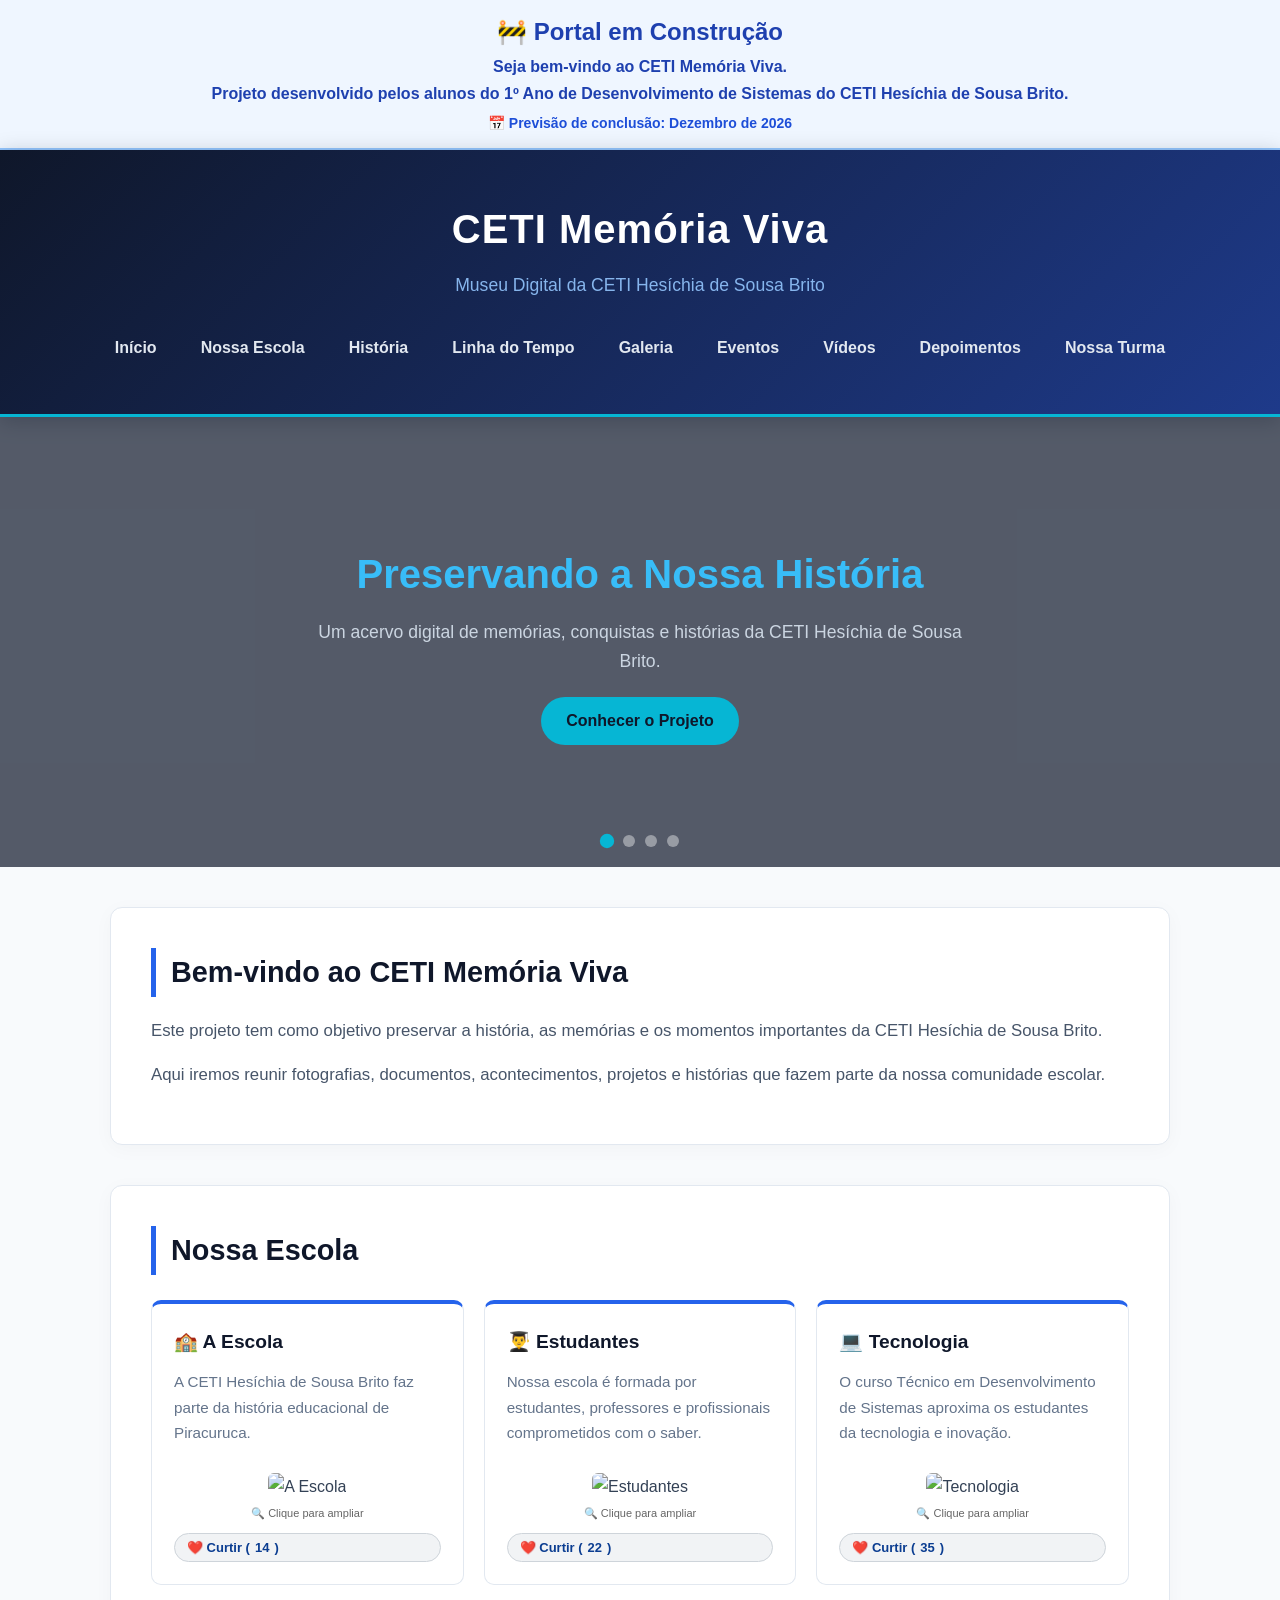
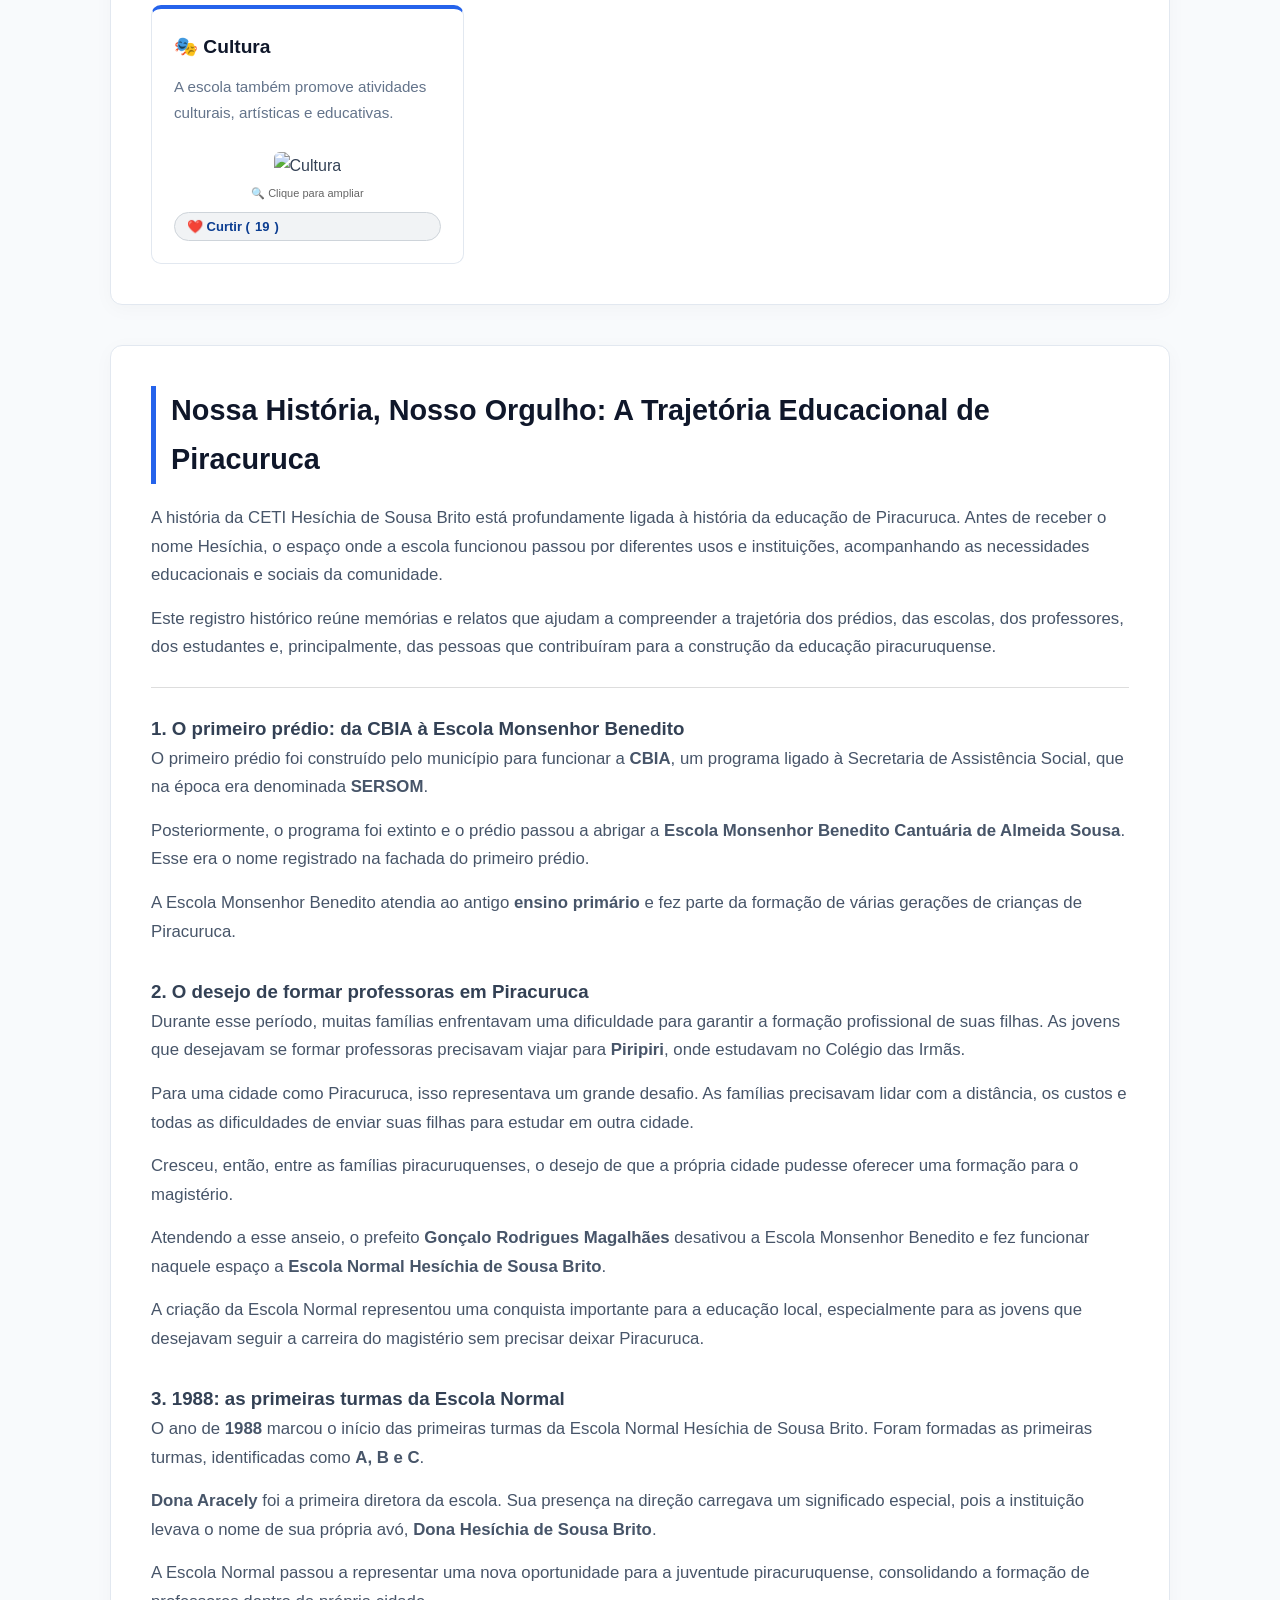
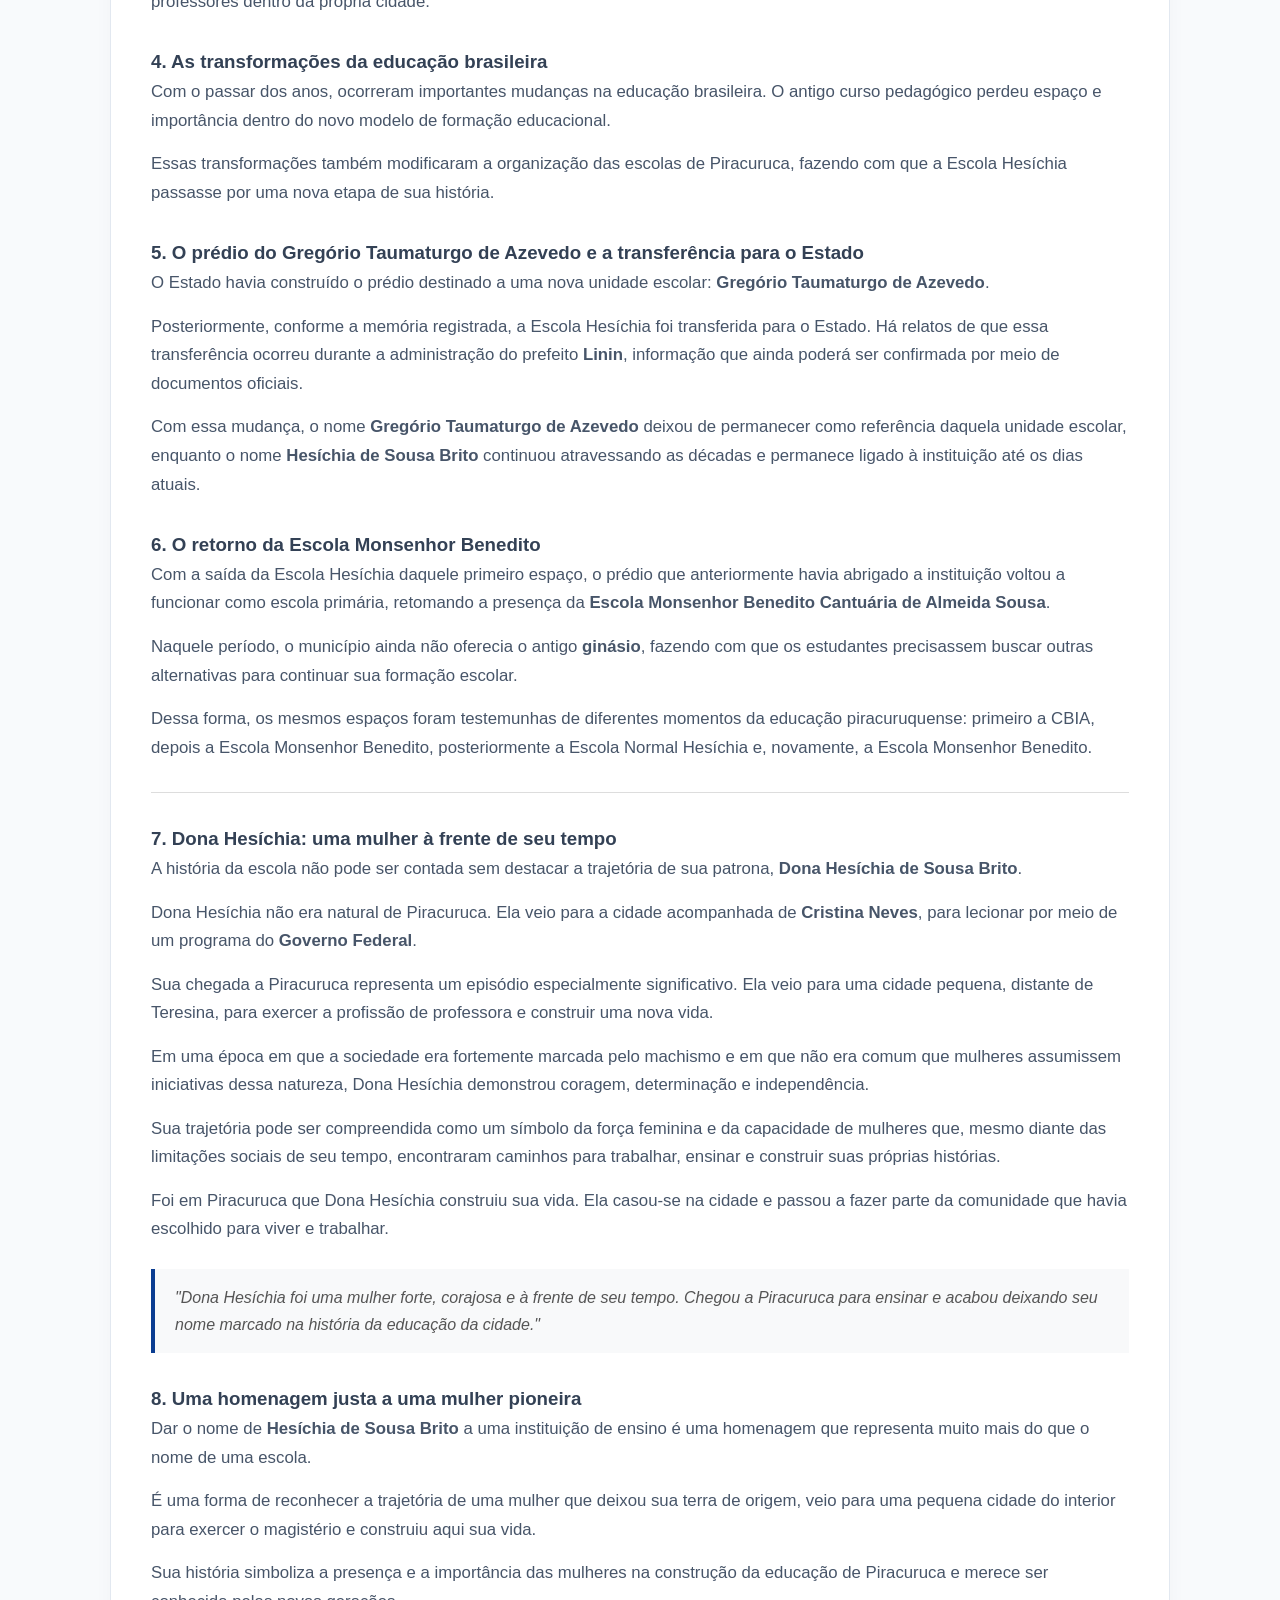
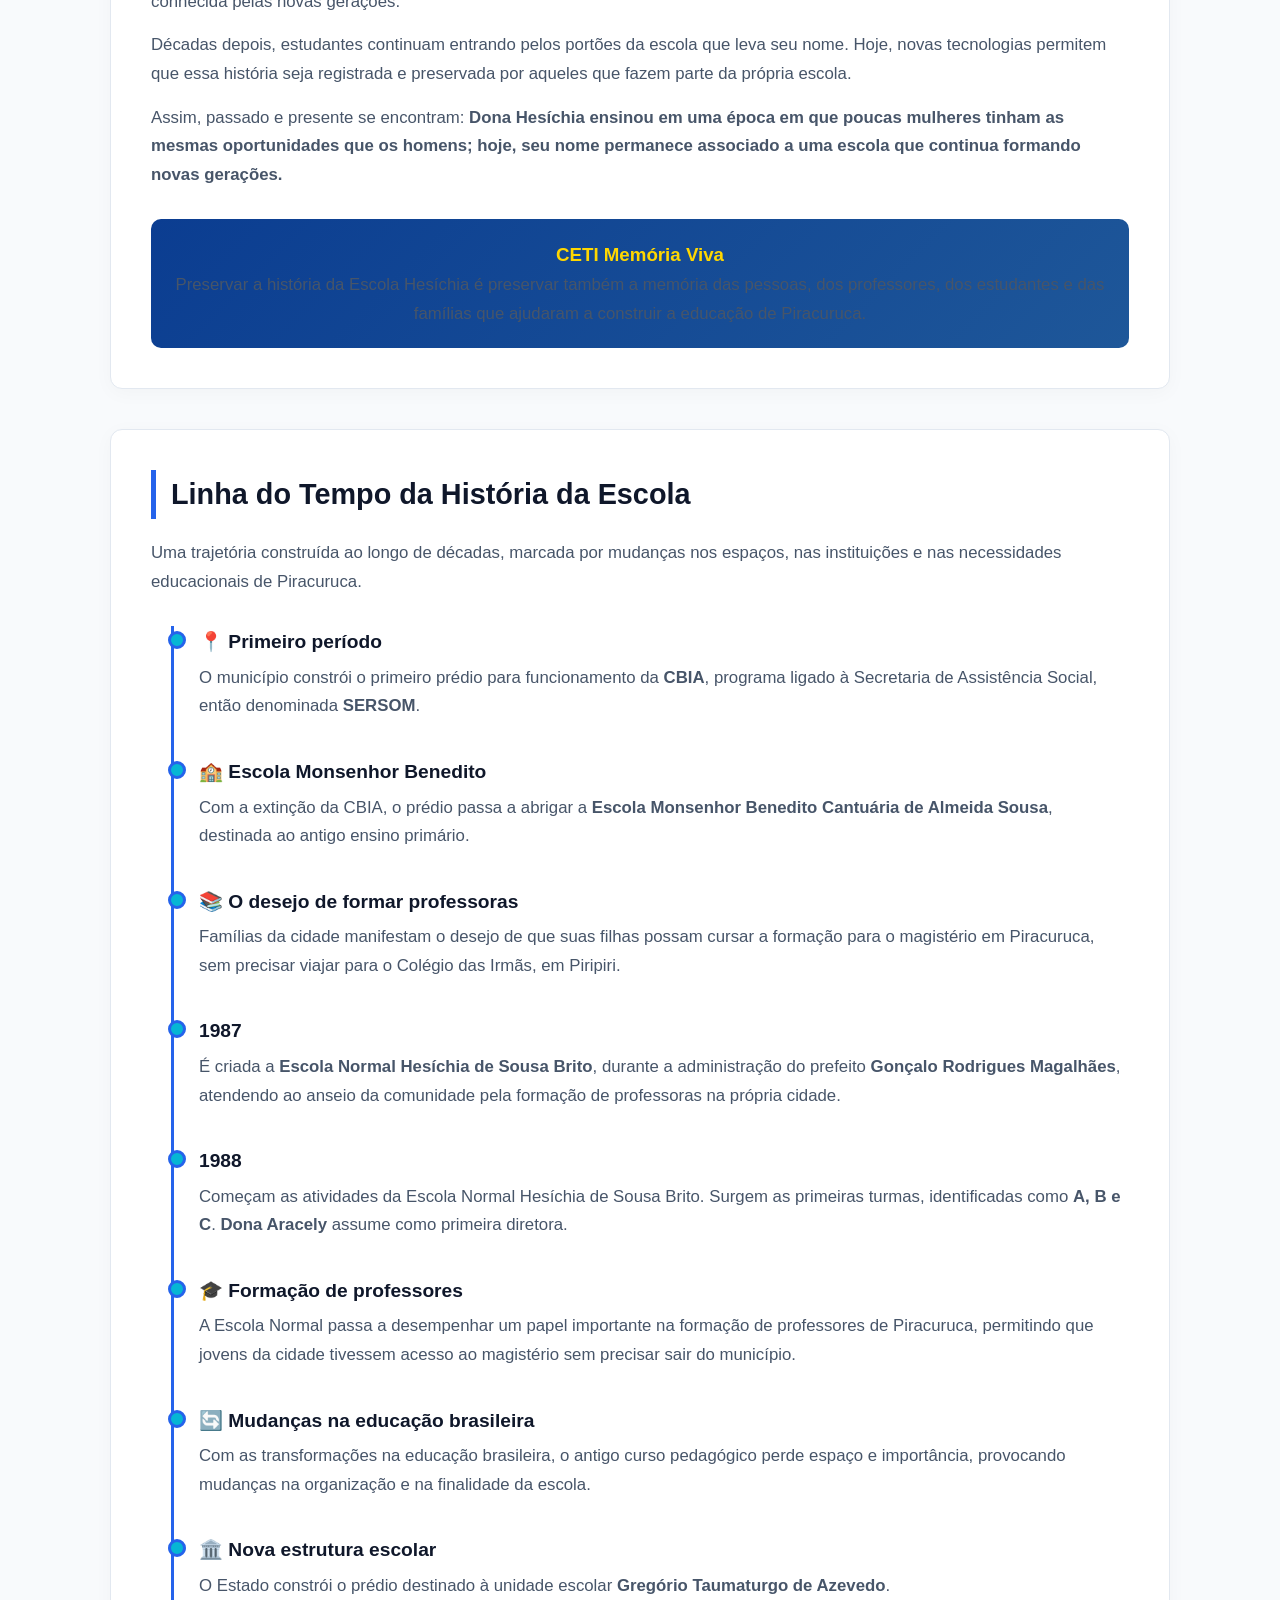
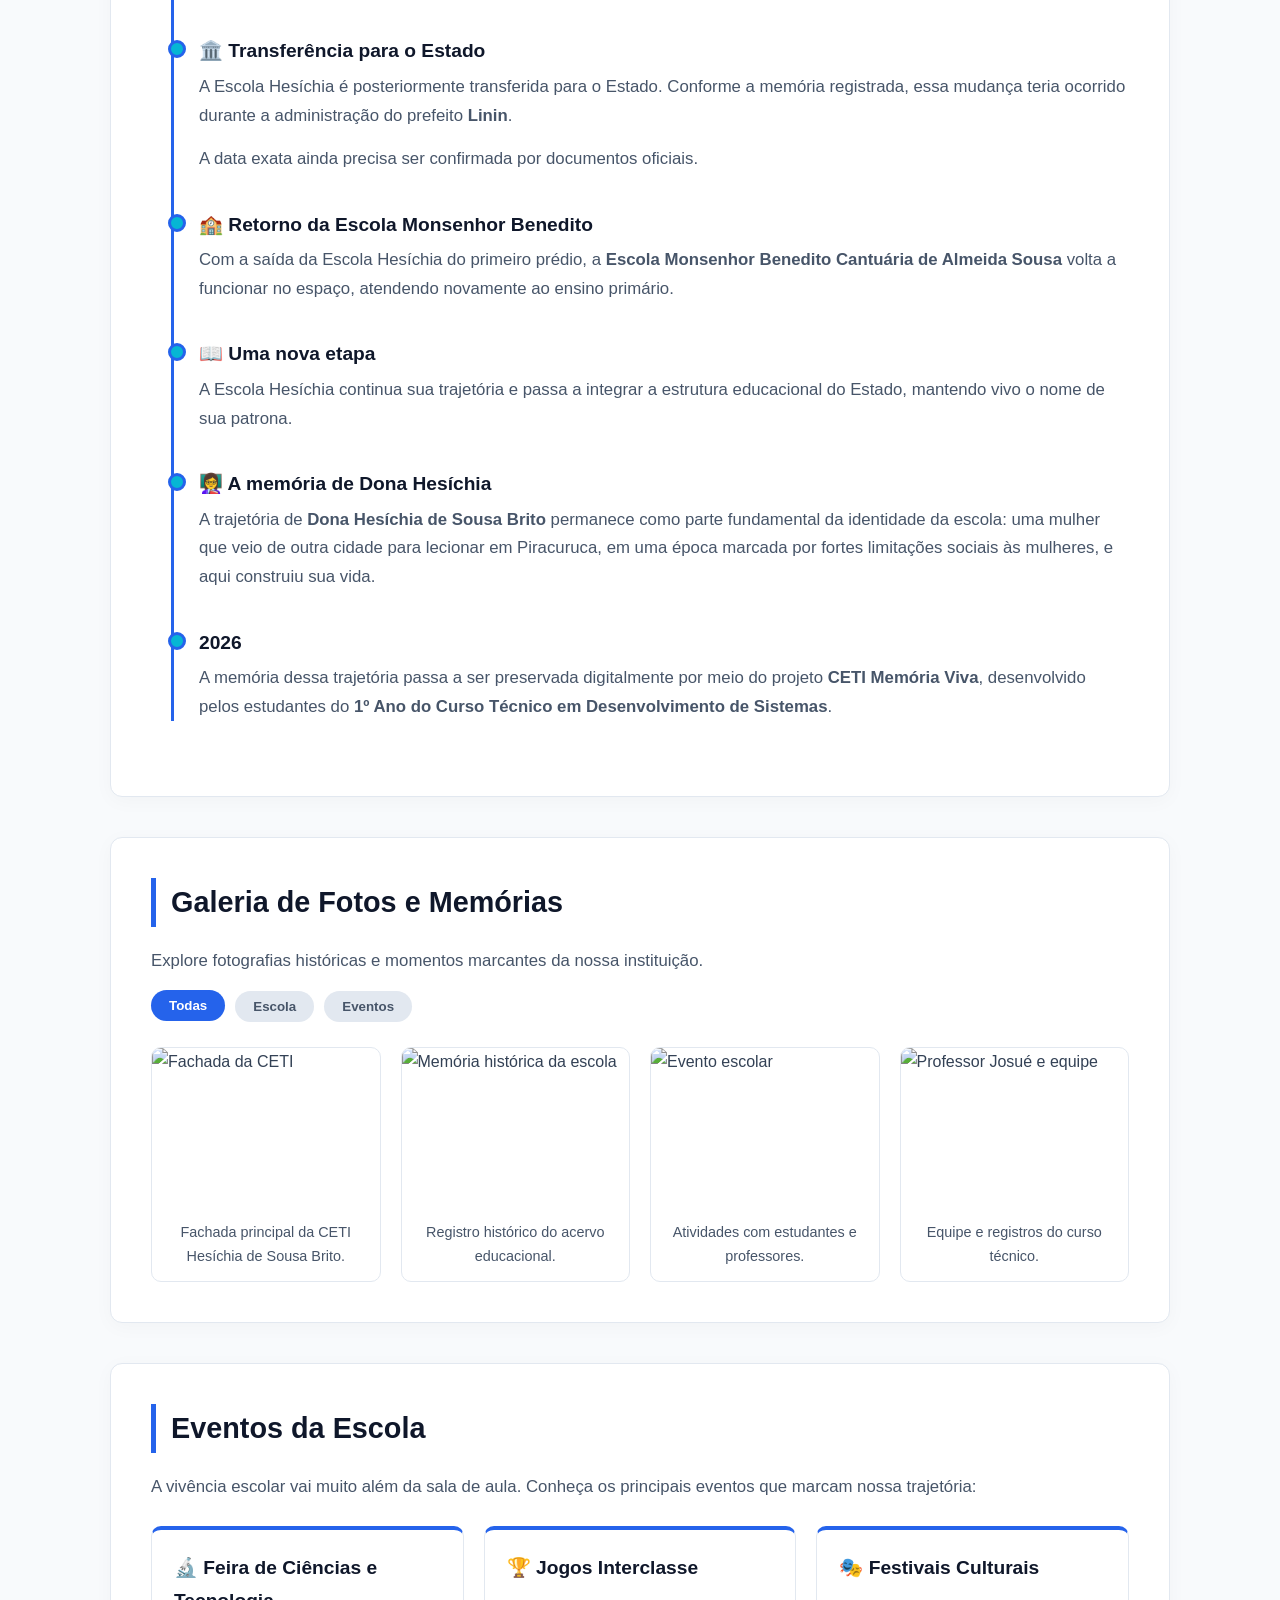
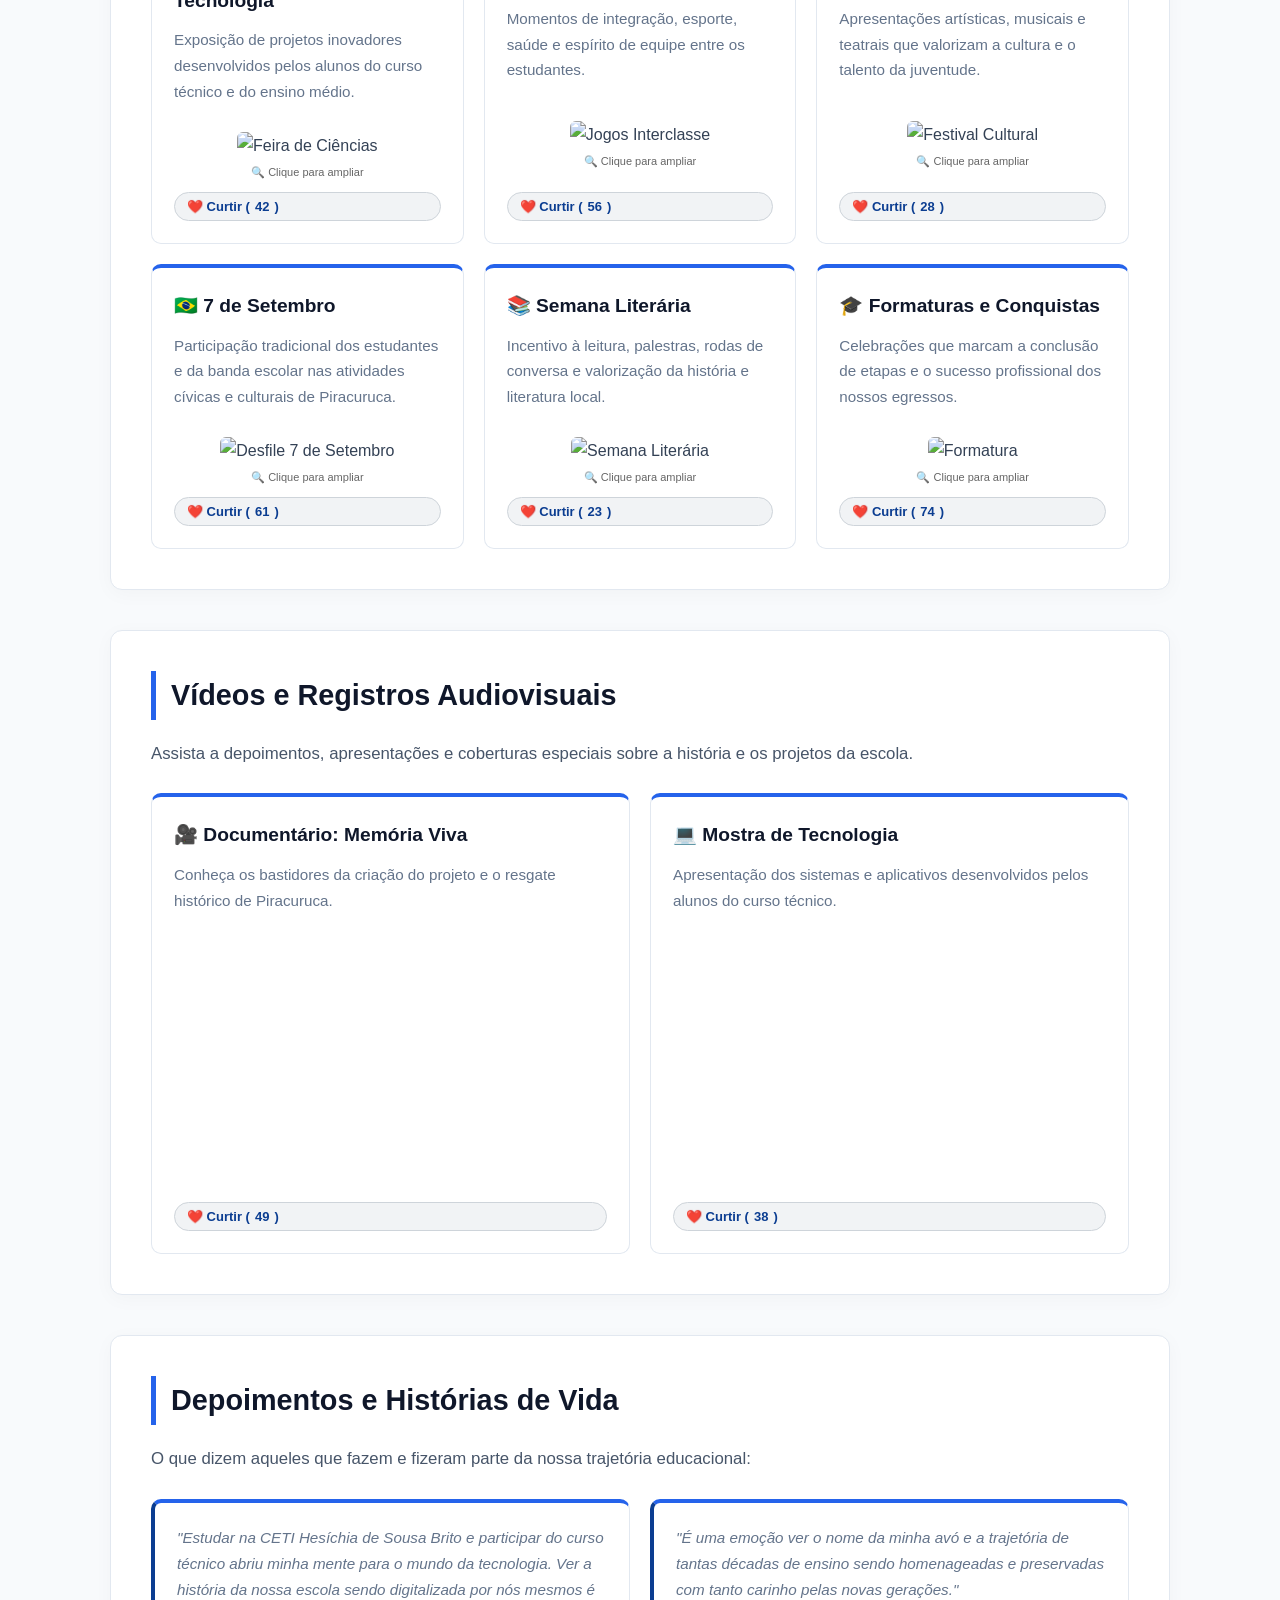
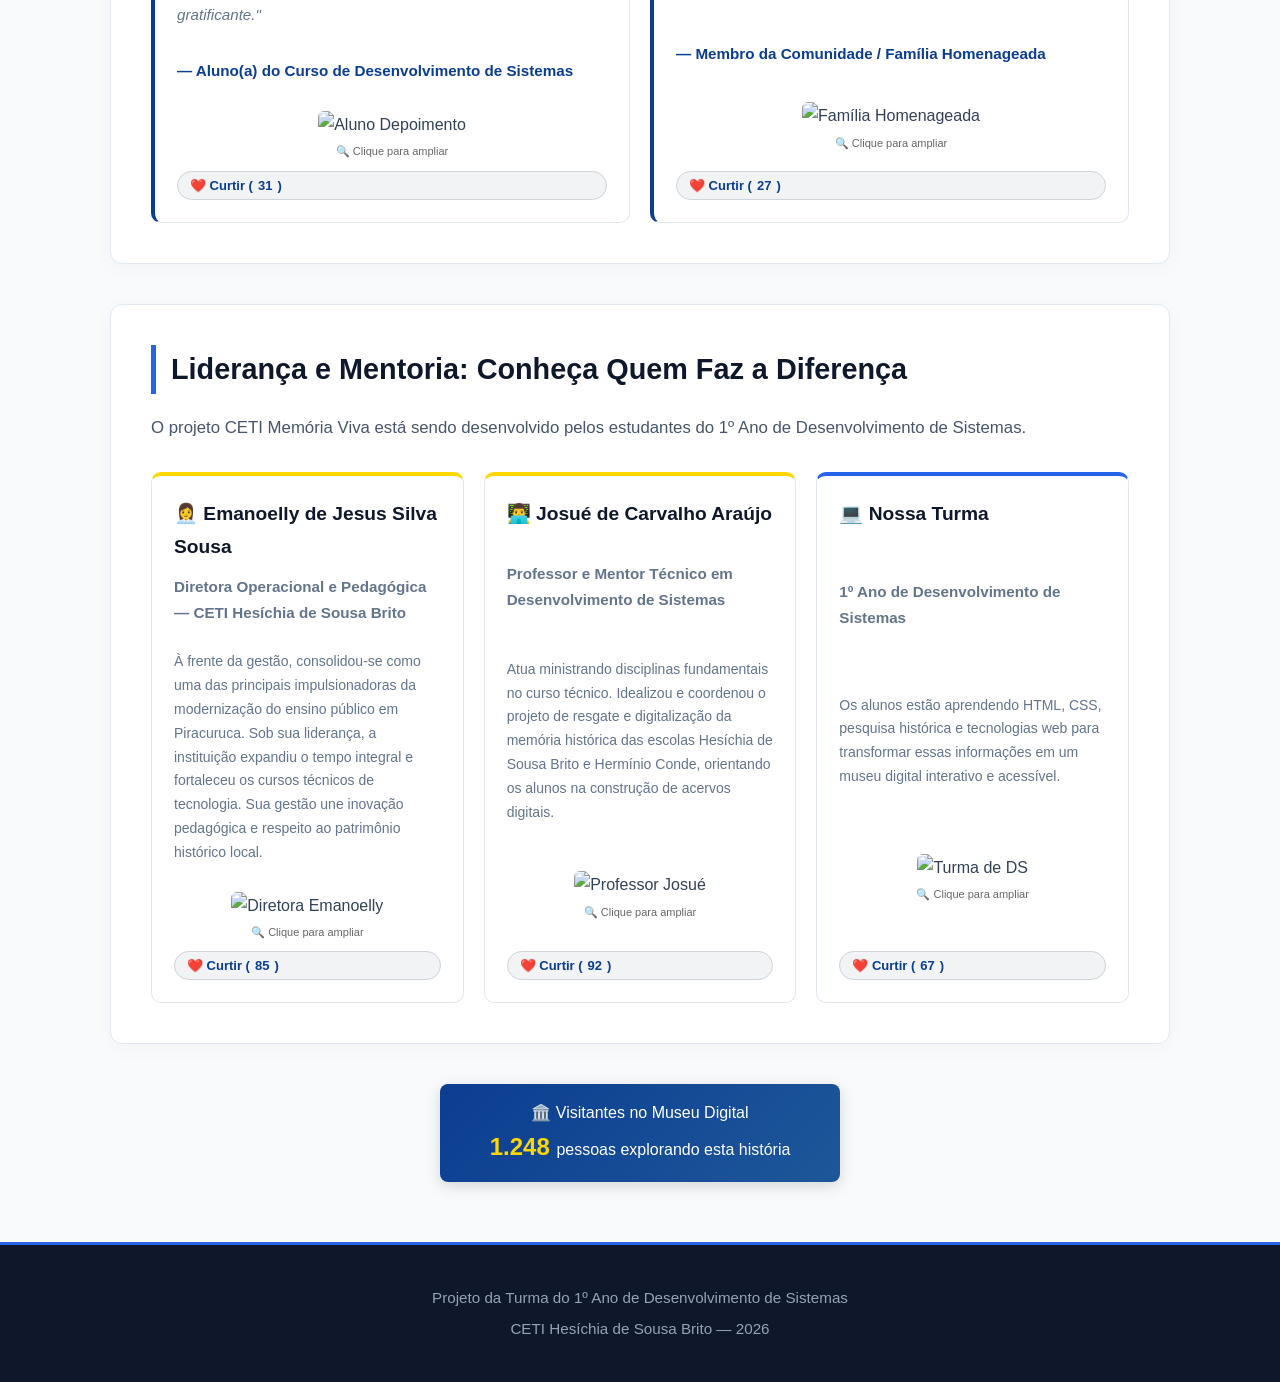
==== index.html @ 44fab9d3 "Add files via upload" ====
<!DOCTYPE html> <html lang="pt-br"> <head> <meta charset="UTF-8"> <meta name="viewport" content="width=device-width, initial-scale=1.0"> <title>CETI Memória Viva</title> <link rel="stylesheet" href="style.css">
<style>
    /* ESTILO EXTRA PARA OS BOTÕES DE CURTIR E CONTADOR */
    .btn-curtir {
        background-color: #f1f3f5;
        border: 1px solid #ced4da;
        padding: 6px 12px;
        border-radius: 20px;
        cursor: pointer;
        font-size: 13px;
        font-weight: bold;
        color: #0b3d91;
        transition: all 0.2s ease;
        display: inline-flex;
        align-items: center;
        gap: 5px;
        margin-top: 10px;
    }

    .btn-curtir:hover {
        background-color: #0b3d91;
        color: #fff;
        border-color: #0b3d91;
    }

    .btn-curtir:disabled {
        cursor: default;
    }

    .contador-visitas-box {
        background: linear-gradient(135deg, #0b3d91, #1e5799);
        color: white;
        padding: 15px;
        border-radius: 8px;
        text-align: center;
        margin: 30px auto;
        max-width: 400px;
        box-shadow: 0 4px 15px rgba(0, 0, 0, 0.15);
    }

    .contador-visitas-box span {
        font-size: 24px;
        font-weight: bold;
        color: #ffd700;
    }
</style>

</head> <body>
<!-- AVISO DE CONSTRUÇÃO -->
<div class="aviso">
    <h2>🚧 Portal em Construção</h2>

    <p>
        Seja bem-vindo ao <strong>CETI Memória Viva</strong>.
    </p>

    <p>
        Projeto desenvolvido pelos alunos do
        <strong>1º Ano de Desenvolvimento de Sistemas</strong>
        do <strong>CETI Hesíchia de Sousa Brito</strong>.
    </p>

    <h3>📅 Previsão de conclusão: Dezembro de 2026</h3>
</div>

<!-- CABEÇALHO -->
<header>

    <h1>CETI Memória Viva</h1>

    <p>
        Museu Digital da CETI Hesíchia de Sousa Brito
    </p>

    <nav aria-label="Menu Principal">

        <a href="#inicio">Início</a>
        <a href="#escola">Nossa Escola</a>
        <a href="#historia">História</a>
        <a href="#linha-do-tempo">Linha do Tempo</a>
        <a href="#galeria">Galeria</a>
        <a href="#eventos">Eventos</a>
        <a href="#videos">Vídeos</a>
        <a href="#depoimentos">Depoimentos</a>
        <a href="#turma">Nossa Turma</a>

    </nav>

</header>

<!-- BANNER CARROSSEL -->
<div class="banner">

    <div class="slide ativo"
        style="background-image: url('imagens/fachada-ceti.jpg');">
    </div>

    <div class="slide"
        style="background-image: url('imagens/foto1998.jpg');">
    </div>

    <div class="slide"
        style="background-image: url('imagens/evento-escola.jpg');">
    </div>

    <div class="slide"
        style="background-image: url('imagens/josue.png');">
    </div>

    <div class="banner-conteudo">

        <h2>Preservando a Nossa História</h2>

        <p>
            Um acervo digital de memórias, conquistas e histórias
            da CETI Hesíchia de Sousa Brito.
        </p>

        <a href="#inicio" class="btn-banner">
            Conhecer o Projeto
        </a>

    </div>

    <div class="indicadores-carrossel">

        <span class="ponto ativo"></span>
        <span class="ponto"></span>
        <span class="ponto"></span>
        <span class="ponto"></span>

    </div>

</div>

<!-- CONTEÚDO PRINCIPAL -->
<main>

    <!-- INÍCIO -->
    <section id="inicio" class="inicio revelar">

        <h2>Bem-vindo ao CETI Memória Viva</h2>

        <p>
            Este projeto tem como objetivo preservar a história,
            as memórias e os momentos importantes da
            CETI Hesíchia de Sousa Brito.
        </p>

        <p>
            Aqui iremos reunir fotografias, documentos,
            acontecimentos, projetos e histórias que fazem parte
            da nossa comunidade escolar.
        </p>

    </section>

    <!-- NOSSA ESCOLA -->
    <section id="escola" class="revelar">

        <h2>Nossa Escola</h2>

        <div class="cards">

            <div class="card">

                <h3>🏫 A Escola</h3>

                <p>
                    A CETI Hesíchia de Sousa Brito faz parte da
                    história educacional de Piracuruca.
                </p>

                <div style="margin-top: 12px; text-align: center;">

                    <img
                        src="imagens/fachada-ceti.jpg"
                        alt="A Escola"
                        style="width: 100%; max-height: 140px; object-fit: cover; border-radius: 6px; cursor: pointer;"
                        title="Clique para ampliar">

                    <span style="font-size: 11px; color: #666; display: block; margin-top: 4px;">
                        🔍 Clique para ampliar
                    </span>

                </div>

                <button class="btn-curtir" onclick="curtir(this)">
                    ❤️ Curtir
                    (<span class="num-curtidas">14</span>)
                </button>

            </div>

            <div class="card">

                <h3>👨‍🎓 Estudantes</h3>

                <p>
                    Nossa escola é formada por estudantes,
                    professores e profissionais comprometidos
                    com o saber.
                </p>

                <div style="margin-top: 12px; text-align: center;">

                    <img
                        src="imagens/estudantes.jpg"
                        alt="Estudantes"
                        style="width: 100%; max-height: 140px; object-fit: cover; border-radius: 6px; cursor: pointer;"
                        title="Clique para ampliar">

                    <span style="font-size: 11px; color: #666; display: block; margin-top: 4px;">
                        🔍 Clique para ampliar
                    </span>

                </div>

                <button class="btn-curtir" onclick="curtir(this)">
                    ❤️ Curtir
                    (<span class="num-curtidas">22</span>)
                </button>

            </div>

            <div class="card">

                <h3>💻 Tecnologia</h3>

                <p>
                    O curso Técnico em Desenvolvimento de Sistemas
                    aproxima os estudantes da tecnologia e inovação.
                </p>

                <div style="margin-top: 12px; text-align: center;">

                    <img
                        src="imagens/tecnologia.jpg"
                        alt="Tecnologia"
                        style="width: 100%; max-height: 140px; object-fit: cover; border-radius: 6px; cursor: pointer;"
                        title="Clique para ampliar">

                    <span style="font-size: 11px; color: #666; display: block; margin-top: 4px;">
                        🔍 Clique para ampliar
                    </span>

                </div>

                <button class="btn-curtir" onclick="curtir(this)">
                    ❤️ Curtir
                    (<span class="num-curtidas">35</span>)
                </button>

            </div>

            <div class="card">

                <h3>🎭 Cultura</h3>

                <p>
                    A escola também promove atividades culturais,
                    artísticas e educativas.
                </p>

                <div style="margin-top: 12px; text-align: center;">

                    <img
                        src="imagens/cultura.jpg"
                        alt="Cultura"
                        style="width: 100%; max-height: 140px; object-fit: cover; border-radius: 6px; cursor: pointer;"
                        title="Clique para ampliar">

                    <span style="font-size: 11px; color: #666; display: block; margin-top: 4px;">
                        🔍 Clique para ampliar
                    </span>

                </div>

                <button class="btn-curtir" onclick="curtir(this)">
                    ❤️ Curtir
                    (<span class="num-curtidas">19</span>)
                </button>

            </div>

        </div>

    </section>

    <!-- HISTÓRIA -->
    <section id="historia" class="revelar">

        <h2>
            Nossa História, Nosso Orgulho:
            A Trajetória Educacional de Piracuruca
        </h2>

        <p>
            A história da CETI Hesíchia de Sousa Brito está
            profundamente ligada à história da educação de
            Piracuruca. Antes de receber o nome Hesíchia,
            o espaço onde a escola funcionou passou por
            diferentes usos e instituições, acompanhando
            as necessidades educacionais e sociais da comunidade.
        </p>

        <p>
            Este registro histórico reúne memórias e relatos
            que ajudam a compreender a trajetória dos prédios,
            das escolas, dos professores, dos estudantes e,
            principalmente, das pessoas que contribuíram para
            a construção da educação piracuruquense.
        </p>

        <hr style="margin: 25px 0; border: 0; border-top: 1px solid #ddd;">

        <h3>1. O primeiro prédio: da CBIA à Escola Monsenhor Benedito</h3>

        <p>
            O primeiro prédio foi construído pelo município
            para funcionar a <strong>CBIA</strong>, um programa
            ligado à Secretaria de Assistência Social, que na
            época era denominada <strong>SERSOM</strong>.
        </p>

        <p>
            Posteriormente, o programa foi extinto e o prédio
            passou a abrigar a
            <strong>Escola Monsenhor Benedito Cantuária de Almeida Sousa</strong>.
            Esse era o nome registrado na fachada do primeiro prédio.
        </p>

        <p>
            A Escola Monsenhor Benedito atendia ao antigo
            <strong>ensino primário</strong> e fez parte da
            formação de várias gerações de crianças de Piracuruca.
        </p>

        <h3 style="margin-top: 30px;">
            2. O desejo de formar professoras em Piracuruca
        </h3>

        <p>
            Durante esse período, muitas famílias enfrentavam
            uma dificuldade para garantir a formação profissional
            de suas filhas. As jovens que desejavam se formar
            professoras precisavam viajar para
            <strong>Piripiri</strong>, onde estudavam no
            Colégio das Irmãs.
        </p>

        <p>
            Para uma cidade como Piracuruca, isso representava
            um grande desafio. As famílias precisavam lidar com
            a distância, os custos e todas as dificuldades de
            enviar suas filhas para estudar em outra cidade.
        </p>

        <p>
            Cresceu, então, entre as famílias piracuruquenses,
            o desejo de que a própria cidade pudesse oferecer
            uma formação para o magistério.
        </p>

        <p>
            Atendendo a esse anseio, o prefeito
            <strong>Gonçalo Rodrigues Magalhães</strong>
            desativou a Escola Monsenhor Benedito e fez funcionar
            naquele espaço a
            <strong>Escola Normal Hesíchia de Sousa Brito</strong>.
        </p>

        <p>
            A criação da Escola Normal representou uma conquista
            importante para a educação local, especialmente para
            as jovens que desejavam seguir a carreira do magistério
            sem precisar deixar Piracuruca.
        </p>

        <h3 style="margin-top: 30px;">
            3. 1988: as primeiras turmas da Escola Normal
        </h3>

        <p>
            O ano de <strong>1988</strong> marcou o início das
            primeiras turmas da Escola Normal Hesíchia de Sousa
            Brito. Foram formadas as primeiras turmas, identificadas
            como <strong>A, B e C</strong>.
        </p>

        <p>
            <strong>Dona Aracely</strong> foi a primeira diretora
            da escola. Sua presença na direção carregava um
            significado especial, pois a instituição levava o
            nome de sua própria avó,
            <strong>Dona Hesíchia de Sousa Brito</strong>.
        </p>

        <p>
            A Escola Normal passou a representar uma nova
            oportunidade para a juventude piracuruquense,
            consolidando a formação de professores dentro
            da própria cidade.
        </p>

        <h3 style="margin-top: 30px;">
            4. As transformações da educação brasileira
        </h3>

        <p>
            Com o passar dos anos, ocorreram importantes mudanças
            na educação brasileira. O antigo curso pedagógico
            perdeu espaço e importância dentro do novo modelo
            de formação educacional.
        </p>

        <p>
            Essas transformações também modificaram a organização
            das escolas de Piracuruca, fazendo com que a Escola
            Hesíchia passasse por uma nova etapa de sua história.
        </p>

        <h3 style="margin-top: 30px;">
            5. O prédio do Gregório Taumaturgo de Azevedo
            e a transferência para o Estado
        </h3>

        <p>
            O Estado havia construído o prédio destinado a uma
            nova unidade escolar:
            <strong>Gregório Taumaturgo de Azevedo</strong>.
        </p>

        <p>
            Posteriormente, conforme a memória registrada,
            a Escola Hesíchia foi transferida para o Estado.
            Há relatos de que essa transferência ocorreu durante
            a administração do prefeito
            <strong>Linin</strong>, informação que ainda poderá
            ser confirmada por meio de documentos oficiais.
        </p>

        <p>
            Com essa mudança, o nome
            <strong>Gregório Taumaturgo de Azevedo</strong>
            deixou de permanecer como referência daquela unidade
            escolar, enquanto o nome
            <strong>Hesíchia de Sousa Brito</strong>
            continuou atravessando as décadas e permanece ligado
            à instituição até os dias atuais.
        </p>

        <h3 style="margin-top: 30px;">
            6. O retorno da Escola Monsenhor Benedito
        </h3>

        <p>
            Com a saída da Escola Hesíchia daquele primeiro espaço,
            o prédio que anteriormente havia abrigado a instituição
            voltou a funcionar como escola primária, retomando a
            presença da
            <strong>Escola Monsenhor Benedito Cantuária de Almeida Sousa</strong>.
        </p>

        <p>
            Naquele período, o município ainda não oferecia o
            antigo <strong>ginásio</strong>, fazendo com que os
            estudantes precisassem buscar outras alternativas
            para continuar sua formação escolar.
        </p>

        <p>
            Dessa forma, os mesmos espaços foram testemunhas de
            diferentes momentos da educação piracuruquense:
            primeiro a CBIA, depois a Escola Monsenhor Benedito,
            posteriormente a Escola Normal Hesíchia e, novamente,
            a Escola Monsenhor Benedito.
        </p>

        <hr style="margin: 30px 0; border: 0; border-top: 1px solid #ddd;">

        <h3>7. Dona Hesíchia: uma mulher à frente de seu tempo</h3>

        <p>
            A história da escola não pode ser contada sem destacar
            a trajetória de sua patrona,
            <strong>Dona Hesíchia de Sousa Brito</strong>.
        </p>

        <p>
            Dona Hesíchia não era natural de Piracuruca.
            Ela veio para a cidade acompanhada de
            <strong>Cristina Neves</strong>, para lecionar por
            meio de um programa do
            <strong>Governo Federal</strong>.
        </p>

        <p>
            Sua chegada a Piracuruca representa um episódio
            especialmente significativo. Ela veio para uma
            cidade pequena, distante de Teresina, para exercer
            a profissão de professora e construir uma nova vida.
        </p>

        <p>
            Em uma época em que a sociedade era fortemente
            marcada pelo machismo e em que não era comum que
            mulheres assumissem iniciativas dessa natureza,
            Dona Hesíchia demonstrou coragem, determinação
            e independência.
        </p>

        <p>
            Sua trajetória pode ser compreendida como um símbolo
            da força feminina e da capacidade de mulheres que,
            mesmo diante das limitações sociais de seu tempo,
            encontraram caminhos para trabalhar, ensinar e
            construir suas próprias histórias.
        </p>

        <p>
            Foi em Piracuruca que Dona Hesíchia construiu sua vida.
            Ela casou-se na cidade e passou a fazer parte da
            comunidade que havia escolhido para viver e trabalhar.
        </p>

        <blockquote
            style="border-left: 4px solid #0b3d91; margin: 25px 0; padding: 15px 20px; color: #555; font-style: italic; background: #f8f9fa;">

            "Dona Hesíchia foi uma mulher forte, corajosa e à
            frente de seu tempo. Chegou a Piracuruca para ensinar
            e acabou deixando seu nome marcado na história da
            educação da cidade."

        </blockquote>

        <h3 style="margin-top: 30px;">
            8. Uma homenagem justa a uma mulher pioneira
        </h3>

        <p>
            Dar o nome de
            <strong>Hesíchia de Sousa Brito</strong>
            a uma instituição de ensino é uma homenagem que
            representa muito mais do que o nome de uma escola.
        </p>

        <p>
            É uma forma de reconhecer a trajetória de uma mulher
            que deixou sua terra de origem, veio para uma pequena
            cidade do interior para exercer o magistério e
            construiu aqui sua vida.
        </p>

        <p>
            Sua história simboliza a presença e a importância
            das mulheres na construção da educação de Piracuruca
            e merece ser conhecida pelas novas gerações.
        </p>

        <p>
            Décadas depois, estudantes continuam entrando pelos
            portões da escola que leva seu nome. Hoje, novas
            tecnologias permitem que essa história seja registrada
            e preservada por aqueles que fazem parte da própria
            escola.
        </p>

        <p>
            Assim, passado e presente se encontram:
            <strong>Dona Hesíchia ensinou em uma época em que
            poucas mulheres tinham as mesmas oportunidades que
            os homens; hoje, seu nome permanece associado a uma
            escola que continua formando novas gerações.</strong>
        </p>

        <div
            style="background: linear-gradient(135deg, #0b3d91, #1e5799); color: white; padding: 20px; border-radius: 10px; margin-top: 30px; text-align: center;">

            <h3 style="color: #ffd700; margin-top: 0;">
                CETI Memória Viva
            </h3>

            <p style="margin-bottom: 0;">
                Preservar a história da Escola Hesíchia é preservar
                também a memória das pessoas, dos professores,
                dos estudantes e das famílias que ajudaram a
                construir a educação de Piracuruca.
            </p>

        </div>

    </section>

    <!-- LINHA DO TEMPO -->
    <section id="linha-do-tempo" class="revelar">

        <h2>Linha do Tempo da História da Escola</h2>

        <p>
            Uma trajetória construída ao longo de décadas,
            marcada por mudanças nos espaços, nas instituições
            e nas necessidades educacionais de Piracuruca.
        </p>

        <div class="timeline">

            <div class="evento">

                <h3>📍 Primeiro período</h3>

                <p>
                    O município constrói o primeiro prédio para
                    funcionamento da <strong>CBIA</strong>,
                    programa ligado à Secretaria de Assistência
                    Social, então denominada <strong>SERSOM</strong>.
                </p>

            </div>

            <div class="evento">

                <h3>🏫 Escola Monsenhor Benedito</h3>

                <p>
                    Com a extinção da CBIA, o prédio passa a
                    abrigar a
                    <strong>Escola Monsenhor Benedito Cantuária
                    de Almeida Sousa</strong>, destinada ao antigo
                    ensino primário.
                </p>

            </div>

            <div class="evento">

                <h3>📚 O desejo de formar professoras</h3>

                <p>
                    Famílias da cidade manifestam o desejo de que
                    suas filhas possam cursar a formação para o
                    magistério em Piracuruca, sem precisar viajar
                    para o Colégio das Irmãs, em Piripiri.
                </p>

            </div>

            <div class="evento">

                <h3>1987</h3>

                <p>
                    É criada a
                    <strong>Escola Normal Hesíchia de Sousa Brito</strong>,
                    durante a administração do prefeito
                    <strong>Gonçalo Rodrigues Magalhães</strong>,
                    atendendo ao anseio da comunidade pela formação
                    de professoras na própria cidade.
                </p>

            </div>

            <div class="evento">

                <h3>1988</h3>

                <p>
                    Começam as atividades da Escola Normal
                    Hesíchia de Sousa Brito. Surgem as primeiras
                    turmas, identificadas como
                    <strong>A, B e C</strong>.
                    <strong>Dona Aracely</strong> assume como
                    primeira diretora.
                </p>

            </div>

            <div class="evento">

                <h3>🎓 Formação de professores</h3>

                <p>
                    A Escola Normal passa a desempenhar um papel
                    importante na formação de professores de
                    Piracuruca, permitindo que jovens da cidade
                    tivessem acesso ao magistério sem precisar
                    sair do município.
                </p>

            </div>

            <div class="evento">

                <h3>🔄 Mudanças na educação brasileira</h3>

                <p>
                    Com as transformações na educação brasileira,
                    o antigo curso pedagógico perde espaço e
                    importância, provocando mudanças na organização
                    e na finalidade da escola.
                </p>

            </div>

            <div class="evento">

                <h3>🏛️ Nova estrutura escolar</h3>

                <p>
                    O Estado constrói o prédio destinado à unidade
                    escolar
                    <strong>Gregório Taumaturgo de Azevedo</strong>.
                </p>

            </div>

            <div class="evento">

                <h3>🏛️ Transferência para o Estado</h3>

                <p>
                    A Escola Hesíchia é posteriormente transferida
                    para o Estado. Conforme a memória registrada,
                    essa mudança teria ocorrido durante a
                    administração do prefeito
                    <strong>Linin</strong>.
                </p>

                <p>
                    A data exata ainda precisa ser confirmada
                    por documentos oficiais.
                </p>

            </div>

            <div class="evento">

                <h3>🏫 Retorno da Escola Monsenhor Benedito</h3>

                <p>
                    Com a saída da Escola Hesíchia do primeiro
                    prédio, a
                    <strong>Escola Monsenhor Benedito Cantuária
                    de Almeida Sousa</strong> volta a funcionar
                    no espaço, atendendo novamente ao ensino
                    primário.
                </p>

            </div>

            <div class="evento">

                <h3>📖 Uma nova etapa</h3>

                <p>
                    A Escola Hesíchia continua sua trajetória e
                    passa a integrar a estrutura educacional do
                    Estado, mantendo vivo o nome de sua patrona.
                </p>

            </div>

            <div class="evento">

                <h3>👩‍🏫 A memória de Dona Hesíchia</h3>

                <p>
                    A trajetória de
                    <strong>Dona Hesíchia de Sousa Brito</strong>
                    permanece como parte fundamental da identidade
                    da escola: uma mulher que veio de outra cidade
                    para lecionar em Piracuruca, em uma época
                    marcada por fortes limitações sociais às
                    mulheres, e aqui construiu sua vida.
                </p>

            </div>

            <div class="evento">

                <h3>2026</h3>

                <p>
                    A memória dessa trajetória passa a ser
                    preservada digitalmente por meio do projeto
                    <strong>CETI Memória Viva</strong>, desenvolvido
                    pelos estudantes do
                    <strong>1º Ano do Curso Técnico em
                    Desenvolvimento de Sistemas</strong>.
                </p>

            </div>

        </div>

    </section>

    <!-- GALERIA -->
    <section id="galeria" class="revelar">

        <h2>Galeria de Fotos e Memórias</h2>

        <p>
            Explore fotografias históricas e momentos marcantes
            da nossa instituição.
        </p>

        <div class="filtros-galeria">

            <button class="btn-filtro ativo" data-categoria="todas">
                Todas
            </button>

            <button class="btn-filtro" data-categoria="escola">
                Escola
            </button>

            <button class="btn-filtro" data-categoria="eventos">
                Eventos
            </button>

        </div>

        <div class="galeria">

            <div class="foto" data-categoria="escola">

                <img
                    src="imagens/fachada-ceti.jpg"
                    alt="Fachada da CETI"
                    loading="lazy">

                <p>
                    Fachada principal da CETI Hesíchia de Sousa Brito.
                </p>

            </div>

            <div class="foto" data-categoria="eventos">

                <img
                    src="imagens/foto1998.jpg"
                    alt="Memória histórica da escola"
                    loading="lazy">

                <p>
                    Registro histórico do acervo educacional.
                </p>

            </div>

            <div class="foto" data-categoria="eventos">

                <img
                    src="imagens/evento-escola.jpg"
                    alt="Evento escolar"
                    loading="lazy">

                <p>
                    Atividades com estudantes e professores.
                </p>

            </div>

            <div class="foto" data-categoria="escola">

                <img
                    src="imagens/josue.png"
                    alt="Professor Josué e equipe"
                    loading="lazy">

                <p>
                    Equipe e registros do curso técnico.
                </p>

            </div>

        </div>

    </section>

    <!-- EVENTOS -->
    <section id="eventos" class="revelar">

        <h2>Eventos da Escola</h2>

        <p>
            A vivência escolar vai muito além da sala de aula.
            Conheça os principais eventos que marcam nossa trajetória:
        </p>

        <div class="cards">

            <div class="card">

                <h3>🔬 Feira de Ciências e Tecnologia</h3>

                <p>
                    Exposição de projetos inovadores desenvolvidos
                    pelos alunos do curso técnico e do ensino médio.
                </p>

                <div style="margin-top: 12px; text-align: center;">

                    <img
                        src="imagens/feira-ciencias.jpg"
                        alt="Feira de Ciências"
                        style="width: 100%; max-height: 140px; object-fit: cover; border-radius: 6px; cursor: pointer;"
                        title="Clique para ampliar">

                    <span style="font-size: 11px; color: #666; display: block; margin-top: 4px;">
                        🔍 Clique para ampliar
                    </span>

                </div>

                <button class="btn-curtir" onclick="curtir(this)">
                    ❤️ Curtir
                    (<span class="num-curtidas">42</span>)
                </button>

            </div>

            <div class="card">

                <h3>🏆 Jogos Interclasse</h3>

                <p>
                    Momentos de integração, esporte, saúde e
                    espírito de equipe entre os estudantes.
                </p>

                <div style="margin-top: 12px; text-align: center;">

                    <img
                        src="imagens/interclasse.jpg"
                        alt="Jogos Interclasse"
                        style="width: 100%; max-height: 140px; object-fit: cover; border-radius: 6px; cursor: pointer;"
                        title="Clique para ampliar">

                    <span style="font-size: 11px; color: #666; display: block; margin-top: 4px;">
                        🔍 Clique para ampliar
                    </span>

                </div>

                <button class="btn-curtir" onclick="curtir(this)">
                    ❤️ Curtir
                    (<span class="num-curtidas">56</span>)
                </button>

            </div>

            <div class="card">

                <h3>🎭 Festivais Culturais</h3>

                <p>
                    Apresentações artísticas, musicais e teatrais
                    que valorizam a cultura e o talento da juventude.
                </p>

                <div style="margin-top: 12px; text-align: center;">

                    <img
                        src="imagens/festival-cultural.jpg"
                        alt="Festival Cultural"
                        style="width: 100%; max-height: 140px; object-fit: cover; border-radius: 6px; cursor: pointer;"
                        title="Clique para ampliar">

                    <span style="font-size: 11px; color: #666; display: block; margin-top: 4px;">
                        🔍 Clique para ampliar
                    </span>

                </div>

                <button class="btn-curtir" onclick="curtir(this)">
                    ❤️ Curtir
                    (<span class="num-curtidas">28</span>)
                </button>

            </div>

            <div class="card">

                <h3>🇧🇷 7 de Setembro</h3>

                <p>
                    Participação tradicional dos estudantes e da
                    banda escolar nas atividades cívicas e culturais
                    de Piracuruca.
                </p>

                <div style="margin-top: 12px; text-align: center;">

                    <img
                        src="imagens/desfile-7setembro.jpg"
                        alt="Desfile 7 de Setembro"
                        style="width: 100%; max-height: 140px; object-fit: cover; border-radius: 6px; cursor: pointer;"
                        title="Clique para ampliar">

                    <span style="font-size: 11px; color: #666; display: block; margin-top: 4px;">
                        🔍 Clique para ampliar
                    </span>

                </div>

                <button class="btn-curtir" onclick="curtir(this)">
                    ❤️ Curtir
                    (<span class="num-curtidas">61</span>)
                </button>

            </div>

            <div class="card">

                <h3>📚 Semana Literária</h3>

                <p>
                    Incentivo à leitura, palestras, rodas de conversa
                    e valorização da história e literatura local.
                </p>

                <div style="margin-top: 12px; text-align: center;">

                    <img
                        src="imagens/semana-literaria.jpg"
                        alt="Semana Literária"
                        style="width: 100%; max-height: 140px; object-fit: cover; border-radius: 6px; cursor: pointer;"
                        title="Clique para ampliar">

                    <span style="font-size: 11px; color: #666; display: block; margin-top: 4px;">
                        🔍 Clique para ampliar
                    </span>

                </div>

                <button class="btn-curtir" onclick="curtir(this)">
                    ❤️ Curtir
                    (<span class="num-curtidas">23</span>)
                </button>

            </div>

            <div class="card">

                <h3>🎓 Formaturas e Conquistas</h3>

                <p>
                    Celebrações que marcam a conclusão de etapas
                    e o sucesso profissional dos nossos egressos.
                </p>

                <div style="margin-top: 12px; text-align: center;">

                    <img
                        src="imagens/formatura.jpg"
                        alt="Formatura"
                        style="width: 100%; max-height: 140px; object-fit: cover; border-radius: 6px; cursor: pointer;"
                        title="Clique para ampliar">

                    <span style="font-size: 11px; color: #666; display: block; margin-top: 4px;">
                        🔍 Clique para ampliar
                    </span>

                </div>

                <button class="btn-curtir" onclick="curtir(this)">
                    ❤️ Curtir
                    (<span class="num-curtidas">74</span>)
                </button>

            </div>

        </div>

    </section>

    <!-- VÍDEOS -->
    <section id="videos" class="revelar">

        <h2>Vídeos e Registros Audiovisuais</h2>

        <p>
            Assista a depoimentos, apresentações e coberturas
            especiais sobre a história e os projetos da escola.
        </p>

        <div class="cards">

            <div class="card">

                <h3>🎥 Documentário: Memória Viva</h3>

                <p>
                    Conheça os bastidores da criação do projeto
                    e o resgate histórico de Piracuruca.
                </p>

                <div
                    style="margin-top: 15px; position: relative; padding-bottom: 56.25%; height: 0; overflow: hidden; border-radius: 8px;">

                    <iframe
                        style="position: absolute; top: 0; left: 0; width: 100%; height: 100%; border:0;"
                        src="https://www.youtube.com/embed/exemplo"
                        title="Vídeo Institucional"
                        allowfullscreen>
                    </iframe>

                </div>

                <button class="btn-curtir" onclick="curtir(this)"
                    style="margin-top: 15px;">

                    ❤️ Curtir
                    (<span class="num-curtidas">49</span>)

                </button>

            </div>

            <div class="card">

                <h3>💻 Mostra de Tecnologia</h3>

                <p>
                    Apresentação dos sistemas e aplicativos
                    desenvolvidos pelos alunos do curso técnico.
                </p>

                <div
                    style="margin-top: 15px; position: relative; padding-bottom: 56.25%; height: 0; overflow: hidden; border-radius: 8px;">

                    <iframe
                        style="position: absolute; top: 0; left: 0; width: 100%; height: 100%; border:0;"
                        src="https://www.youtube.com/embed/exemplo"
                        title="Mostra de Tecnologia"
                        allowfullscreen>
                    </iframe>

                </div>

                <button class="btn-curtir" onclick="curtir(this)"
                    style="margin-top: 15px;">

                    ❤️ Curtir
                    (<span class="num-curtidas">38</span>)

                </button>

            </div>

        </div>

    </section>

    <!-- DEPOIMENTOS -->
    <section id="depoimentos" class="revelar">

        <h2>Depoimentos e Histórias de Vida</h2>

        <p>
            O que dizem aqueles que fazem e fizeram parte
            da nossa trajetória educacional:
        </p>

        <div class="cards">

            <div class="card"
                style="border-left: 4px solid #0b3d91;">

                <p style="font-style: italic;">

                    "Estudar na CETI Hesíchia de Sousa Brito e
                    participar do curso técnico abriu minha mente
                    para o mundo da tecnologia. Ver a história da
                    nossa escola sendo digitalizada por nós mesmos
                    é gratificante."

                </p>

                <p
                    style="margin-top: 15px; font-weight: bold; color: #0b3d91;">

                    — Aluno(a) do Curso de Desenvolvimento
                    de Sistemas

                </p>

                <div style="margin-top: 12px; text-align: center;">

                    <img
                        src="imagens/depoimento-aluno.jpg"
                        alt="Aluno Depoimento"
                        style="width: 100%; max-height: 120px; object-fit: cover; border-radius: 6px; cursor: pointer;"
                        title="Clique para ampliar">

                    <span style="font-size: 11px; color: #666; display: block; margin-top: 4px;">
                        🔍 Clique para ampliar
                    </span>

                </div>

                <button class="btn-curtir" onclick="curtir(this)">
                    ❤️ Curtir
                    (<span class="num-curtidas">31</span>)
                </button>

            </div>

            <div class="card"
                style="border-left: 4px solid #0b3d91;">

                <p style="font-style: italic;">

                    "É uma emoção ver o nome da minha avó e a
                    trajetória de tantas décadas de ensino sendo
                    homenageadas e preservadas com tanto carinho
                    pelas novas gerações."

                </p>

                <p
                    style="margin-top: 15px; font-weight: bold; color: #0b3d91;">

                    — Membro da Comunidade / Família Homenageada

                </p>

                <div style="margin-top: 12px; text-align: center;">

                    <img
                        src="imagens/depoimento-familia.jpg"
                        alt="Família Homenageada"
                        style="width: 100%; max-height: 120px; object-fit: cover; border-radius: 6px; cursor: pointer;"
                        title="Clique para ampliar">

                    <span style="font-size: 11px; color: #666; display: block; margin-top: 4px;">
                        🔍 Clique para ampliar
                    </span>

                </div>

                <button class="btn-curtir" onclick="curtir(this)">
                    ❤️ Curtir
                    (<span class="num-curtidas">27</span>)
                </button>

            </div>

        </div>

    </section>

    <!-- NOSSA TURMA -->
    <section id="turma" class="revelar">

        <h2>
            Liderança e Mentoria:
            Conheça Quem Faz a Diferença
        </h2>

        <p>
            O projeto CETI Memória Viva está sendo desenvolvido
            pelos estudantes do 1º Ano de Desenvolvimento de Sistemas.
        </p>

        <div class="cards" style="margin-top: 30px;">

            <div class="card"
                style="border-top-color: #ffd700;">

                <h3>
                    👩‍💼 Emanoelly de Jesus Silva Sousa
                </h3>

                <p>
                    <strong>
                        Diretora Operacional e Pedagógica —
                        CETI Hesíchia de Sousa Brito
                    </strong>
                </p>

                <p style="font-size: 14px; margin-top: 10px;">

                    À frente da gestão, consolidou-se como uma
                    das principais impulsionadoras da modernização
                    do ensino público em Piracuruca. Sob sua
                    liderança, a instituição expandiu o tempo
                    integral e fortaleceu os cursos técnicos de
                    tecnologia. Sua gestão une inovação pedagógica
                    e respeito ao patrimônio histórico local.

                </p>

                <div style="margin-top: 12px; text-align: center;">

                    <img
                        src="imagens/diretora-emanoelly.jpg"
                        alt="Diretora Emanoelly"
                        style="width: 100%; max-height: 140px; object-fit: cover; border-radius: 6px; cursor: pointer;"
                        title="Clique para ampliar">

                    <span style="font-size: 11px; color: #666; display: block; margin-top: 4px;">
                        🔍 Clique para ampliar
                    </span>

                </div>

                <button class="btn-curtir" onclick="curtir(this)">
                    ❤️ Curtir
                    (<span class="num-curtidas">85</span>)
                </button>

            </div>

            <div class="card"
                style="border-top-color: #ffd700;">

                <h3>
                    👨‍💻 Josué de Carvalho Araújo
                </h3>

                <p>
                    <strong>
                        Professor e Mentor Técnico em
                        Desenvolvimento de Sistemas
                    </strong>
                </p>

                <p style="font-size: 14px; margin-top: 10px;">

                    Atua ministrando disciplinas fundamentais
                    no curso técnico. Idealizou e coordenou o
                    projeto de resgate e digitalização da memória
                    histórica das escolas Hesíchia de Sousa Brito
                    e Hermínio Conde, orientando os alunos na
                    construção de acervos digitais.

                </p>

                <div style="margin-top: 12px; text-align: center;">

                    <img
                        src="imagens/josue.png"
                        alt="Professor Josué"
                        style="width: 100%; max-height: 140px; object-fit: cover; border-radius: 6px; cursor: pointer;"
                        title="Clique para ampliar">

                    <span style="font-size: 11px; color: #666; display: block; margin-top: 4px;">
                        🔍 Clique para ampliar
                    </span>

                </div>

                <button class="btn-curtir" onclick="curtir(this)">
                    ❤️ Curtir
                    (<span class="num-curtidas">92</span>)
                </button>

            </div>

            <div class="card">

                <h3>💻 Nossa Turma</h3>

                <p>
                    <strong>
                        1º Ano de Desenvolvimento de Sistemas
                    </strong>
                </p>

                <p style="font-size: 14px; margin-top: 10px;">

                    Os alunos estão aprendendo HTML, CSS,
                    pesquisa histórica e tecnologias web para
                    transformar essas informações em um museu
                    digital interativo e acessível.

                </p>

                <div style="margin-top: 12px; text-align: center;">

                    <img
                        src="imagens/turma-ds.jpg"
                        alt="Turma de DS"
                        style="width: 100%; max-height: 140px; object-fit: cover; border-radius: 6px; cursor: pointer;"
                        title="Clique para ampliar">

                    <span style="font-size: 11px; color: #666; display: block; margin-top: 4px;">
                        🔍 Clique para ampliar
                    </span>

                </div>

                <button class="btn-curtir" onclick="curtir(this)">
                    ❤️ Curtir
                    (<span class="num-curtidas">67</span>)
                </button>

            </div>

        </div>

    </section>

</main>

<!-- CONTADOR DE VISITANTES -->
<div class="contador-visitas-box">

    <p>
        🏛️ Visitantes no Museu Digital
    </p>

    <span id="contador-visitas">
        1.248
    </span>

    pessoas explorando esta história

</div>

<!-- RODAPÉ -->
<footer>

    <p>
        Projeto da Turma do 1º Ano de Desenvolvimento de Sistemas
    </p>

    <p>
        CETI Hesíchia de Sousa Brito — 2026
    </p>

</footer>

<!-- SCRIPT -->
<script>

    /* ==========================================
       FUNÇÃO DE CURTIR
    ========================================== */

    function curtir(botao) {

        const spanNum =
            botao.querySelector('.num-curtidas');

        let atual =
            parseInt(spanNum.textContent);

        spanNum.textContent = atual + 1;

        botao.style.backgroundColor = '#e7f5ff';
        botao.style.color = '#1864ab';
        botao.style.borderColor = '#74c0fc';

        botao.disabled = true;

    }

    document.addEventListener("DOMContentLoaded", () => {

        /* ==========================================
           1. REVELAÇÃO AO ROLAR
        ========================================== */

        const elementosRevelar =
            document.querySelectorAll(
                ".revelar, .card, .evento"
            );

        const observer =
            new IntersectionObserver(
                (entries) => {

                    entries.forEach((entry) => {

                        if (entry.isIntersecting) {

                            entry.target.classList.add("visivel");

                            observer.unobserve(entry.target);

                        }

                    });

                },
                {
                    threshold: 0.15
                }
            );

        elementosRevelar.forEach(
            el => observer.observe(el)
        );

        /* ==========================================
           2. MENU ATIVO DURANTE O SCROLL
        ========================================== */

        const secoes =
            document.querySelectorAll("section[id]");

        const linksNav =
            document.querySelectorAll("nav a");

        window.addEventListener(
            "scroll",
            () => {

                let atual = "";

                secoes.forEach((secao) => {

                    if (
                        window.scrollY >=
                        secao.offsetTop - 180
                    ) {

                        atual =
                            secao.getAttribute("id");

                    }

                });

                linksNav.forEach((link) => {

                    link.classList.toggle(
                        "ativo",
                        link.getAttribute("href") ===
                        `#${atual}`
                    );

                });

            },
            {
                passive: true
            }
        );

        /* ==========================================
           3. BANNER CARROSSEL
        ========================================== */

        const slides =
            document.querySelectorAll(".slide");

        const pontos =
            document.querySelectorAll(".ponto");

        let slideAtual = 0;

        function mudarSlide(indice) {

            slides.forEach(
                s => s.classList.remove("ativo")
            );

            pontos.forEach(
                p => p.classList.remove("ativo")
            );

            slides[indice].classList.add("ativo");

            pontos[indice].classList.add("ativo");

            slideAtual = indice;

        }

        let intervalo =
            setInterval(() => {

                mudarSlide(
                    (slideAtual + 1) %
                    slides.length
                );

            }, 5000);

        pontos.forEach(
            (ponto, idx) => {

                ponto.addEventListener(
                    "click",
                    () => {

                        mudarSlide(idx);

                        clearInterval(intervalo);

                        intervalo =
                            setInterval(
                                () =>
                                    mudarSlide(
                                        (slideAtual + 1) %
                                        slides.length
                                    ),
                                5000
                            );

                    }
                );

            }
        );

        /* ==========================================
           4. FILTROS DA GALERIA
        ========================================== */

        const botoesFiltro =
            document.querySelectorAll(".btn-filtro");

        const fotos =
            document.querySelectorAll(".galeria .foto");

        botoesFiltro.forEach(
            botao => {

                botao.addEventListener(
                    "click",
                    () => {

                        botoesFiltro.forEach(
                            b =>
                                b.classList.remove("ativo")
                        );

                        botao.classList.add("ativo");

                        const categoria =
                            botao.getAttribute(
                                "data-categoria"
                            );

                        fotos.forEach(
                            foto => {

                                if (
                                    categoria === "todas" ||
                                    foto.getAttribute(
                                        "data-categoria"
                                    ) === categoria
                                ) {

                                    foto.classList.remove(
                                        "esconder"
                                    );

                                } else {

                                    foto.classList.add(
                                        "esconder"
                                    );

                                }

                            }
                        );

                    }
                );

            }
        );

        /* ==========================================
           5. MODAL DE ZOOM DAS IMAGENS
        ========================================== */

        document.querySelectorAll("img")
            .forEach(img => {

                img.addEventListener(
                    "click",
                    () => {

                        const overlay =
                            document.createElement("div");

                        overlay.className =
                            "modal-overlay";

                        overlay.innerHTML = `
                            <img
                                src="${img.src}"
                                class="modal-img"
                                alt="Zoom da imagem">
                        `;

                        document.body.appendChild(
                            overlay
                        );

                        requestAnimationFrame(
                            () =>
                                overlay.classList.add(
                                    "ativo"
                                )
                        );

                        overlay.addEventListener(
                            "click",
                            () => {

                                overlay.classList.remove(
                                    "ativo"
                                );

                                setTimeout(
                                    () =>
                                        overlay.remove(),
                                    300
                                );

                            }
                        );

                    }
                );

            });

        /* ==========================================
           6. CONTADOR DE VISITAS
        ========================================== */

        const contadorEl =
            document.getElementById(
                "contador-visitas"
            );

        if (contadorEl) {

            let visitasAtuais = 1248;

            setInterval(
                () => {

                    visitasAtuais +=
                        Math.floor(
                            Math.random() * 3
                        ) + 1;

                    contadorEl.textContent =
                        visitasAtuais.toLocaleString(
                            "pt-BR"
                        );

                },
                15000
            );

        }

    });

</script>

</body> </html>
---- style.css ----
/* RESET E CONFIGURAÇÕES GERAIS */
* {
    margin: 0;
    padding: 0;
    box-sizing: border-box;
    font-family: 'Segoe UI', Tahoma, Geneva, Verdana, sans-serif;
}

html {
    scroll-behavior: smooth;
}

body {
    background-color: #f8fafc;
    color: #334155;
    line-height: 1.7;
}

/* AVISO DE CONSTRUÇÃO */
.aviso {
    background-color: #eff6ff;
    color: #1e40af;
    text-align: center;
    padding: 12px;
    font-weight: 600;
    border-bottom: 2px solid #93c5fd;
}

.aviso h3 {
    margin-top: 5px;
    font-size: 14px;
    color: #1d4ed8;
}

/* CABEÇALHO */
header {
    background: linear-gradient(135deg, #0f172a, #1e3a8a);
    color: white;
    text-align: center;
    padding: 45px 20px;
    box-shadow: 0 4px 20px rgba(15, 23, 42, 0.25);
    border-bottom: 3px solid #06b6d4;
}

header h1 {
    font-size: 2.5rem;
    margin-bottom: 8px;
    letter-spacing: 1px;
}

header p {
    font-size: 1.1rem;
    opacity: 0.9;
    margin-bottom: 25px;
    color: #93c5fd;
}

/* MENU DE NAVEGAÇÃO */
nav {
    display: flex;
    justify-content: center;
    flex-wrap: wrap;
    gap: 12px;
    margin-top: 15px;
}

nav a {
    color: #e2e8f0;
    text-decoration: none;
    font-weight: 600;
    padding: 8px 16px;
    border-radius: 20px;
    transition: background 0.3s ease, transform 0.2s ease, color 0.3s ease;
}

nav a:hover, nav a.ativo {
    background-color: #06b6d4;
    color: #0f172a;
    transform: translateY(-2px);
    font-weight: 700;
}

/* BANNER CARROSSEL (HERO) */
.banner {
    position: relative;
    height: 450px;
    overflow: hidden;
    display: flex;
    align-items: center;
    justify-content: center;
    text-align: center;
    color: white;
}

.slide {
    position: absolute;
    top: 0;
    left: 0;
    width: 100%;
    height: 100%;
    background-size: cover;
    background-position: center;
    opacity: 0;
    transition: opacity 1s ease-in-out;
    z-index: 1;
}

.slide.ativo {
    opacity: 1;
}

.banner::after {
    content: '';
    position: absolute;
    top: 0;
    left: 0;
    width: 100%;
    height: 100%;
    background: rgba(15, 23, 42, 0.7);
    z-index: 2;
}

.banner-conteudo {
    position: relative;
    z-index: 3;
    max-width: 700px;
    padding: 20px;
}

.banner-conteudo h2 {
    font-size: 2.5rem;
    margin-bottom: 10px;
    color: #38bdf8;
}

.banner-conteudo p {
    font-size: 1.1rem;
    margin-bottom: 20px;
    color: #cbd5e1;
}

.btn-banner {
    display: inline-block;
    background-color: #06b6d4;
    color: #0f172a;
    padding: 10px 25px;
    border-radius: 25px;
    font-weight: bold;
    text-decoration: none;
    transition: background 0.3s, transform 0.2s;
}

.btn-banner:hover {
    background-color: #22d3ee;
    transform: scale(1.05);
}

/* INDICADORES DO CARROSSEL */
.indicadores-carrossel {
    position: absolute;
    bottom: 20px;
    z-index: 3;
    display: flex;
    gap: 10px;
}

.ponto {
    width: 12px;
    height: 12px;
    border-radius: 50%;
    background-color: rgba(255, 255, 255, 0.4);
    cursor: pointer;
    transition: background 0.3s, transform 0.3s;
}

.ponto.ativo {
    background-color: #06b6d4;
    transform: scale(1.2);
}

/* CONTEÚDO PRINCIPAL E SEÇÕES */
main {
    max-width: 1100px;
    margin: 40px auto;
    padding: 0 20px;
}

section {
    background: white;
    margin-bottom: 40px;
    padding: 40px;
    border-radius: 12px;
    box-shadow: 0 4px 20px rgba(0,0,0,0.03);
    border: 1px solid #e2e8f0;
}

section h2 {
    color: #0f172a;
    margin-bottom: 20px;
    font-size: 1.8rem;
    border-left: 5px solid #2563eb;
    padding-left: 15px;
}

section p {
    margin-bottom: 15px;
    color: #475569;
    font-size: 1.05rem;
}

/* CARDS */
.cards {
    display: grid;
    grid-template-columns: repeat(auto-fit, minmax(260px, 1fr));
    gap: 20px;
    margin-top: 25px;
}

.card {
    background: #ffffff;
    border: 1px solid #e2e8f0;
    border-top: 4px solid #2563eb;
    padding: 22px;
    border-radius: 10px;
    transition: transform 0.3s ease, box-shadow 0.3s ease;
    display: flex;
    flex-direction: column;
    justify-content: space-between;
}

.card:hover {
    transform: translateY(-6px);
    box-shadow: 0 10px 25px rgba(37, 99, 235, 0.12);
    border-color: #93c5fd;
}

.card h3 {
    color: #0f172a;
    margin-bottom: 10px;
    font-size: 1.2rem;
}

.card p {
    font-size: 0.95rem;
    color: #64748b;
}

/* LINHA DO TEMPO */
.timeline {
    border-left: 3px solid #2563eb;
    margin-left: 20px;
    padding-left: 25px;
    margin-top: 30px;
}

.evento {
    margin-bottom: 35px;
    position: relative;
}

.evento::before {
    content: '';
    position: absolute;
    left: -31px;
    top: 5px;
    width: 12px;
    height: 12px;
    border-radius: 50%;
    background-color: #06b6d4;
    border: 3px solid #2563eb;
}

.evento h3 {
    color: #0f172a;
    font-size: 1.2rem;
    margin-bottom: 5px;
}

/* GALERIA DE FOTOS */
.filtros-galeria {
    display: flex;
    gap: 10px;
    margin-bottom: 25px;
    flex-wrap: wrap;
}

.btn-filtro {
    background-color: #e2e8f0;
    border: none;
    padding: 8px 18px;
    border-radius: 20px;
    cursor: pointer;
    font-weight: 600;
    color: #475569;
    transition: background 0.3s ease, color 0.3s ease, transform 0.2s ease;
}

.btn-filtro:hover, .btn-filtro.ativo {
    background-color: #2563eb;
    color: white;
    transform: translateY(-1px);
}

.galeria {
    display: grid;
    grid-template-columns: repeat(auto-fit, minmax(220px, 1fr));
    gap: 20px;
}

.foto {
    background: #fff;
    border: 1px solid #e2e8f0;
    border-rows: 10px;
    border-radius: 10px;
    overflow: hidden;
    transition: transform 0.3s ease, box-shadow 0.3s ease;
}

.foto:hover {
    transform: translateY(-4px);
    box-shadow: 0 8px 20px rgba(0,0,0,0.08);
}

.foto.esconder {
    display: none;
}

.foto img {
    width: 100%;
    height: 160px;
    object-fit: cover;
    display: block;
    cursor: pointer;
    transition: transform 0.4s ease;
}

.foto img:hover {
    transform: scale(1.06);
}

.foto p {
    padding: 12px;
    font-size: 0.9rem;
    color: #475569;
    text-align: center;
    margin: 0;
}

/* MODAL DE ZOOM */
.modal-overlay {
    position: fixed;
    top: 0;
    left: 0;
    width: 100%;
    height: 100%;
    background-color: rgba(15, 23, 42, 0.9);
    display: flex;
    justify-content: center;
    align-items: center;
    z-index: 9999;
    opacity: 0;
    pointer-events: none;
    transition: opacity 0.3s ease;
    cursor: zoom-out;
}

.modal-overlay.ativo {
    opacity: 1;
    pointer-events: auto;
}

.modal-img {
    max-width: 90%;
    max-height: 90vh;
    border-radius: 8px;
    box-shadow: 0 10px 30px rgba(0,0,0,0.5);
    transform: scale(0.9);
    transition: transform 0.3s ease;
}

.modal-overlay.ativo .modal-img {
    transform: scale(1);
}

/* ANIMAÇÃO DE REVELAÇÃO */
.revelar {
    opacity: 0;
    transform: translateY(30px);
    transition: opacity 0.8s ease, transform 0.8s ease;
}

.revelar.visivel {
    opacity: 1;
    transform: translateY(0);
}

/* RODAPÉ */
footer {
    background-color: #0f172a;
    color: white;
    text-align: center;
    padding: 35px 20px;
    margin-top: 60px;
    font-size: 0.95rem;
    border-top: 3px solid #2563eb;
}

footer p {
    margin: 5px 0;
    color: #94a3b8;
}

/* RESPONSIVIDADE */
@media (max-width: 768px) {
    header h1 {
        font-size: 2rem;
    }
    .banner {
        height: 380px;
    }
    .banner-conteudo h2 {
        font-size: 1.8rem;
    }
    section {
        padding: 20px;
    }
}
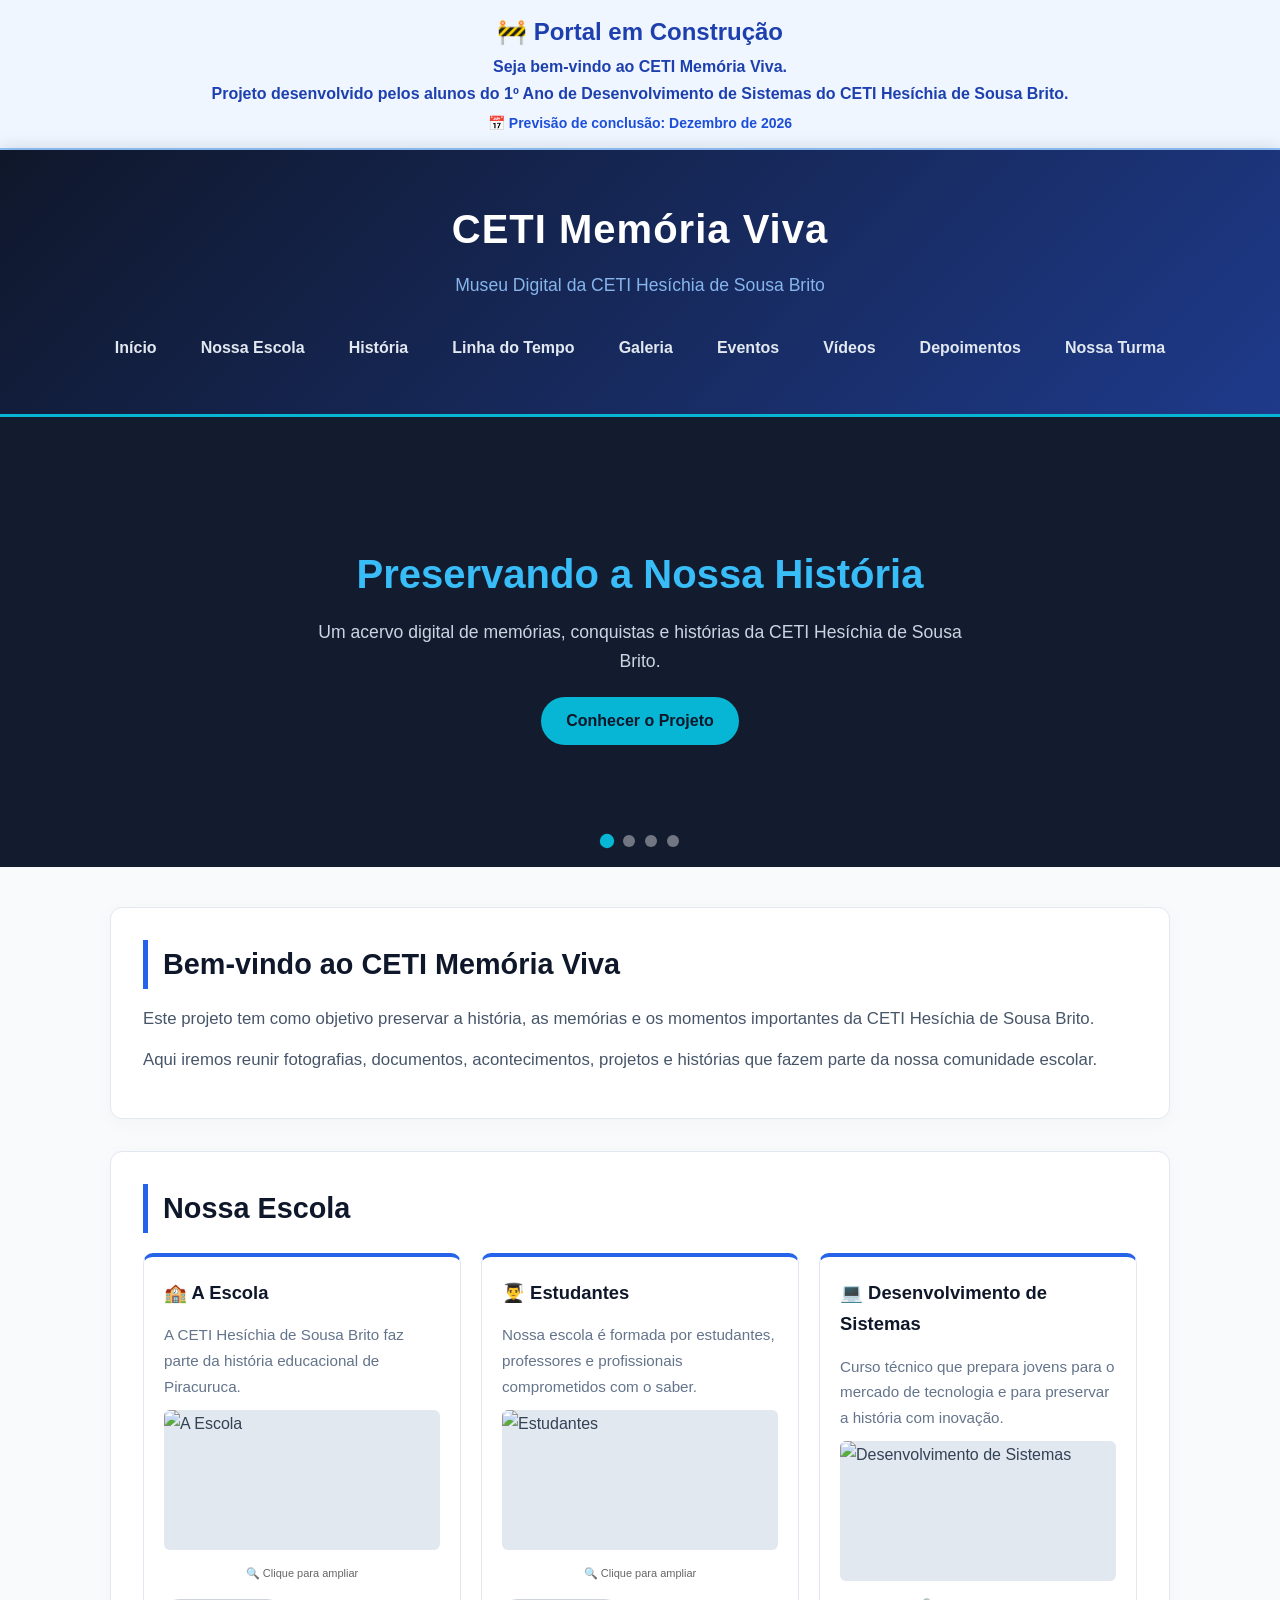
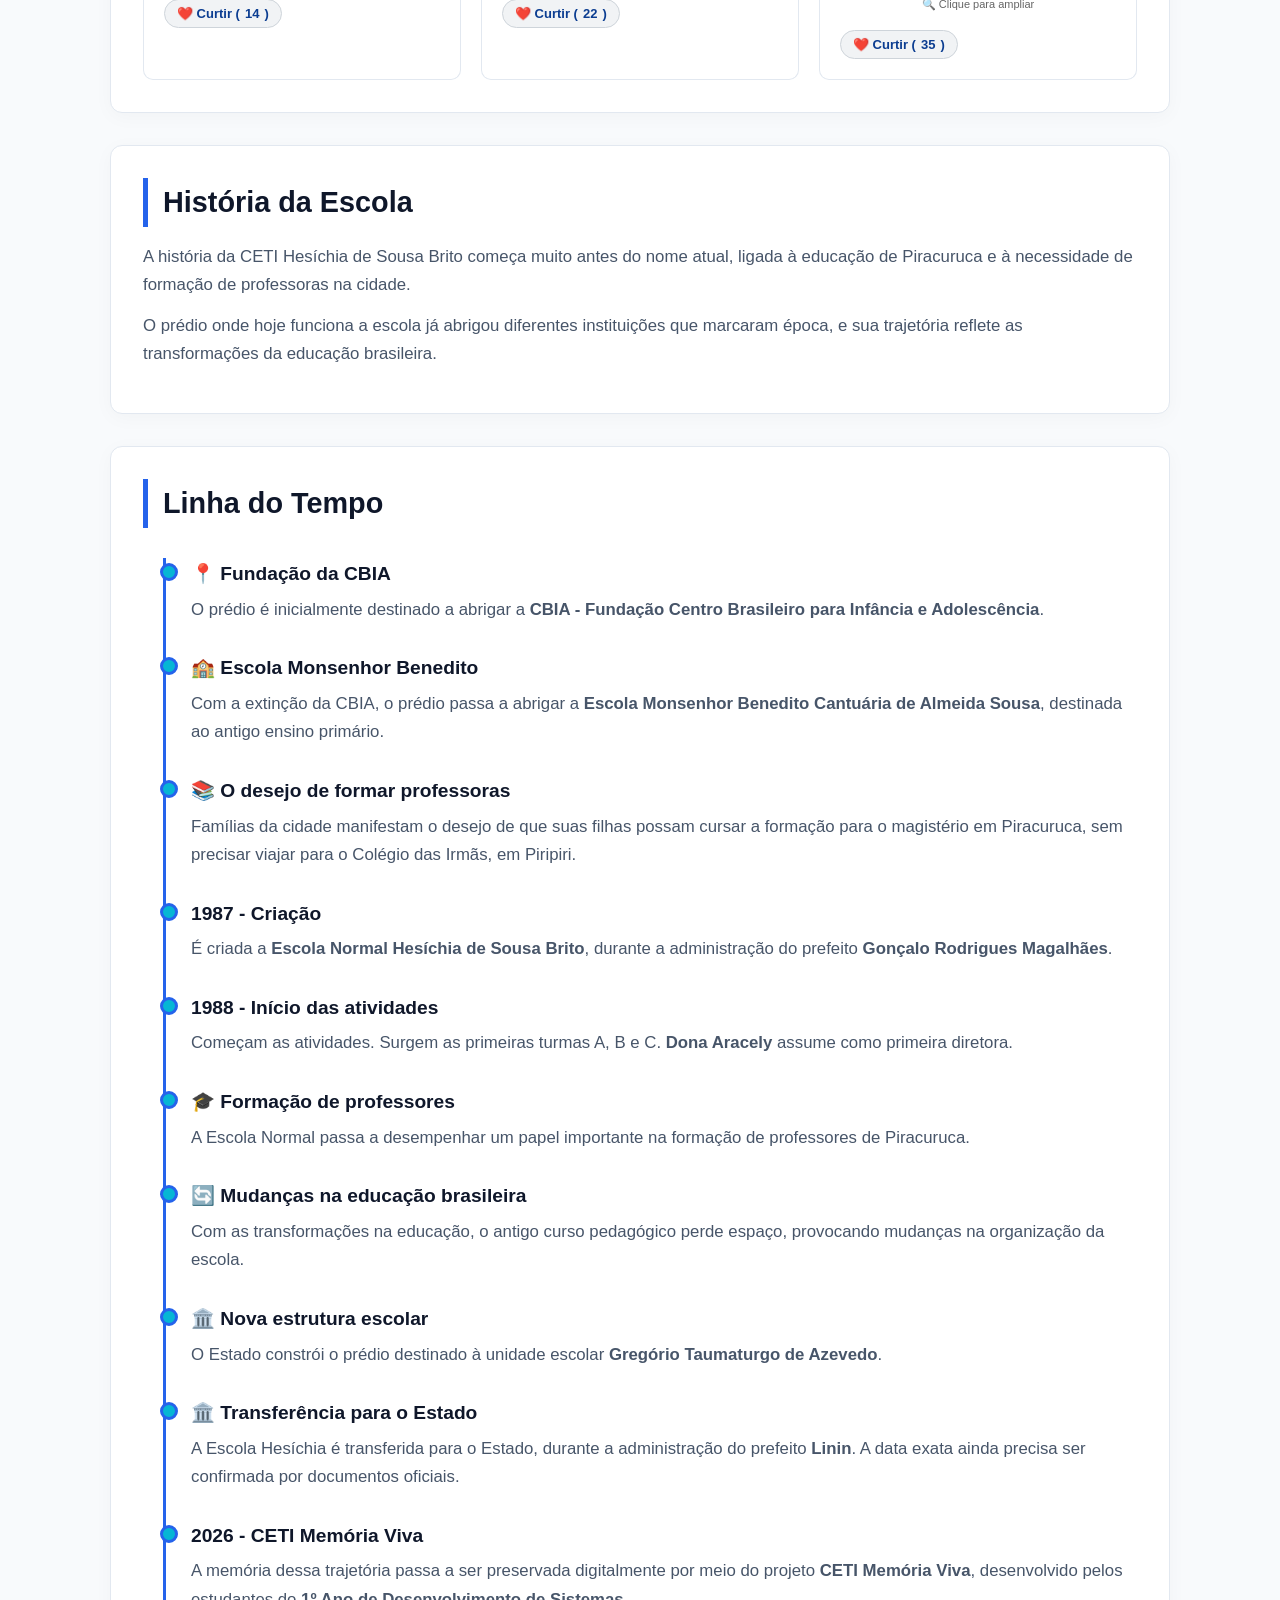
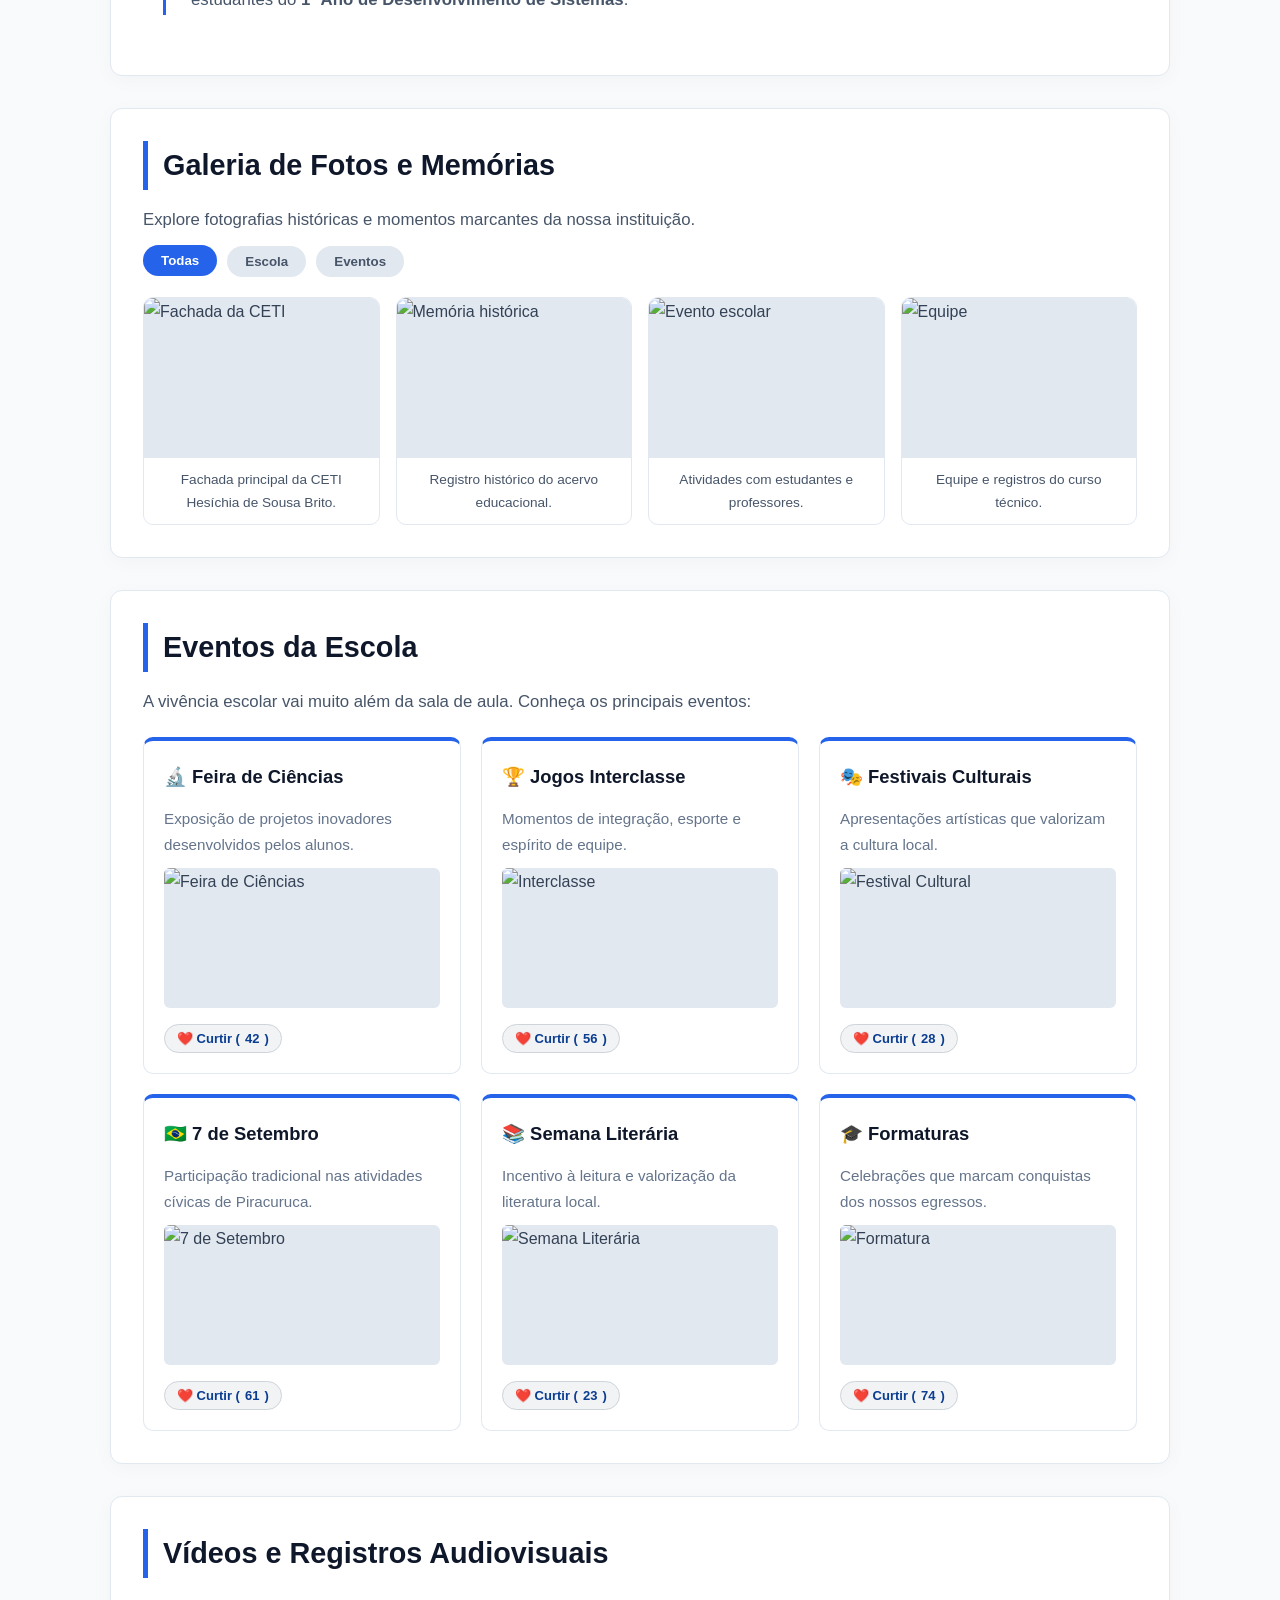
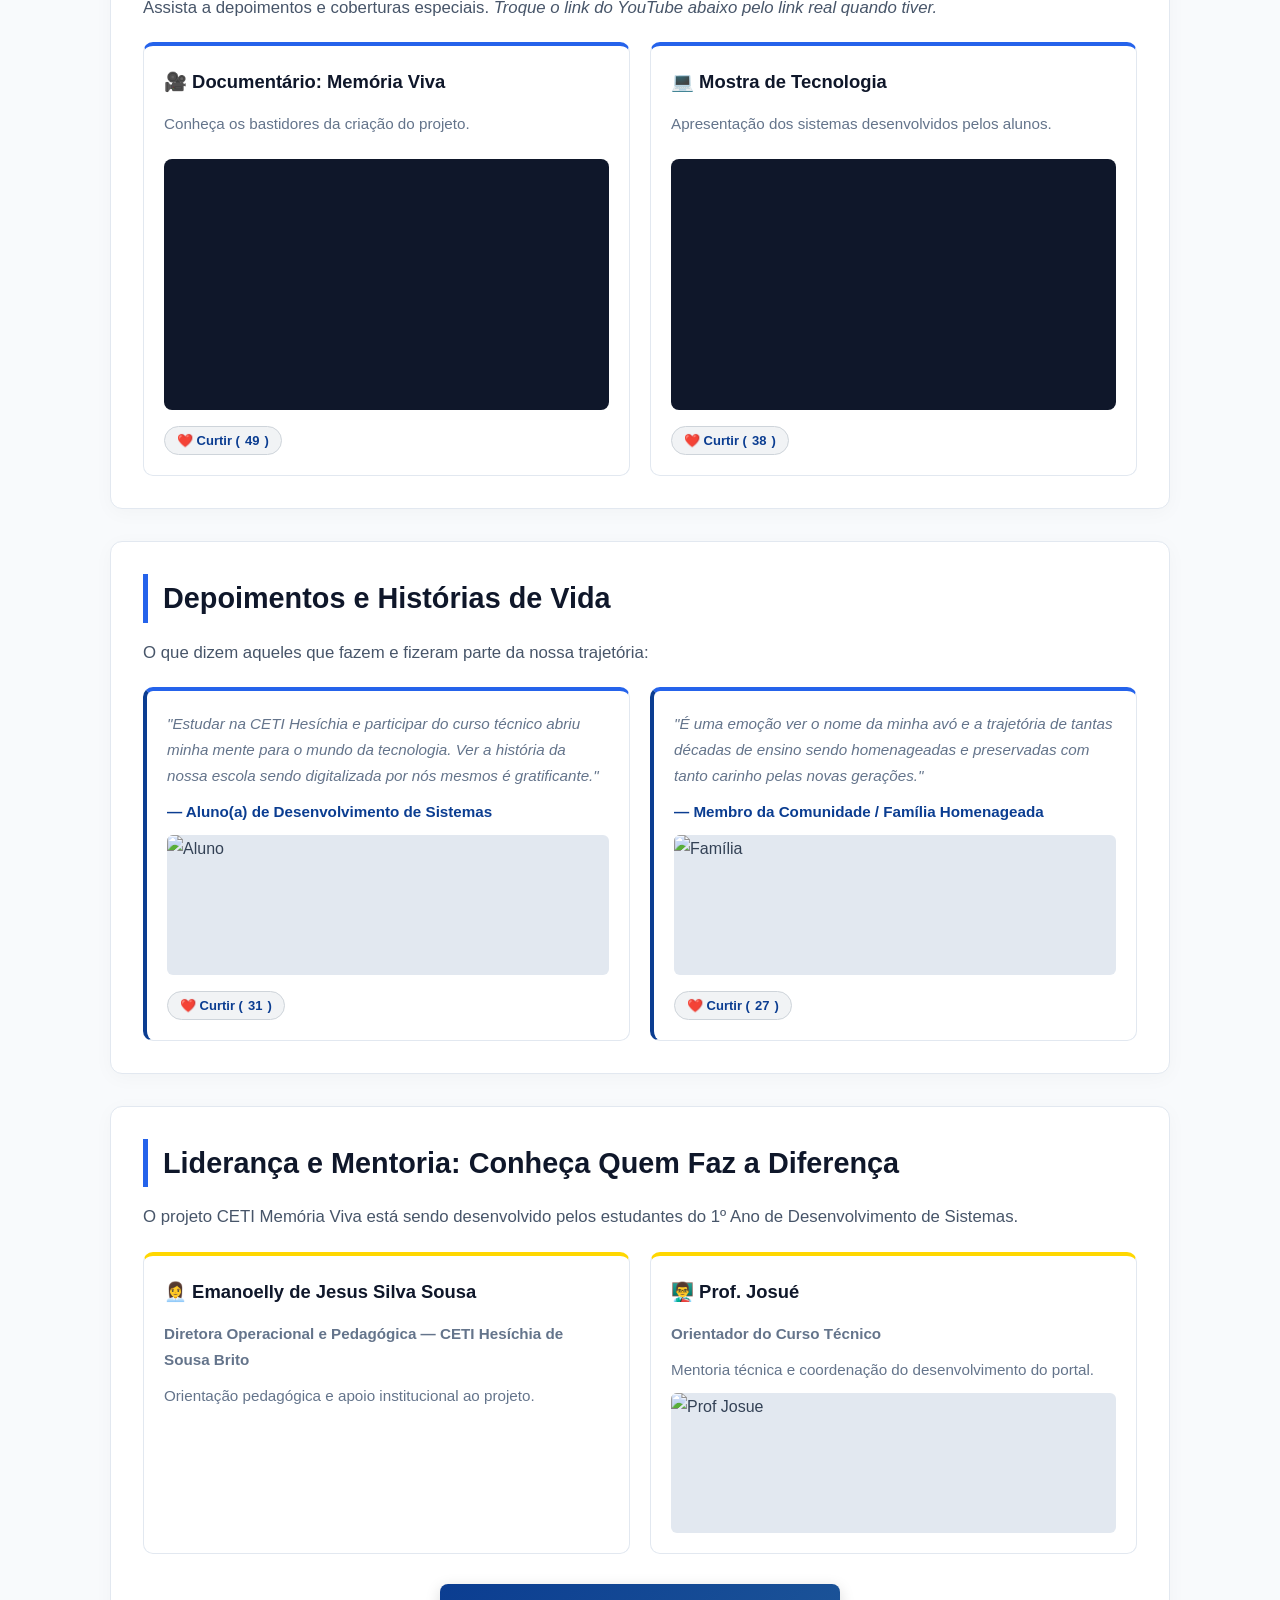
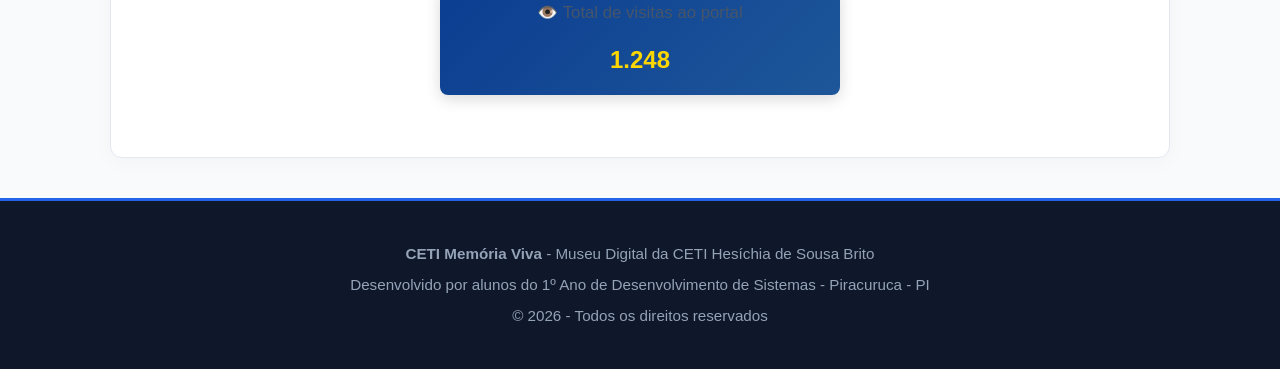
==== commit 67bd87b5: "Update index.html" ====
--- a/index.html
+++ b/index.html
@@ -1,79 +1,42 @@
-<!DOCTYPE html> <html lang="pt-br"> <head> <meta charset="UTF-8"> <meta name="viewport" content="width=device-width, initial-scale=1.0"> <title>CETI Memória Viva</title> <link rel="stylesheet" href="style.css">
+<!DOCTYPE html>
+<html lang="pt-br">
+<head>
+<meta charset="UTF-8">
+<meta name="viewport" content="width=device-width, initial-scale=1.0">
+<title>CETI Memória Viva</title>
+<link rel="stylesheet" href="style.css">
 <style>
-    /* ESTILO EXTRA PARA OS BOTÕES DE CURTIR E CONTADOR */
-    .btn-curtir {
-        background-color: #f1f3f5;
-        border: 1px solid #ced4da;
-        padding: 6px 12px;
-        border-radius: 20px;
-        cursor: pointer;
-        font-size: 13px;
-        font-weight: bold;
-        color: #0b3d91;
-        transition: all 0.2s ease;
-        display: inline-flex;
-        align-items: center;
-        gap: 5px;
-        margin-top: 10px;
-    }
-
-    .btn-curtir:hover {
-        background-color: #0b3d91;
-        color: #fff;
-        border-color: #0b3d91;
-    }
-
-    .btn-curtir:disabled {
-        cursor: default;
-    }
-
-    .contador-visitas-box {
-        background: linear-gradient(135deg, #0b3d91, #1e5799);
-        color: white;
-        padding: 15px;
-        border-radius: 8px;
-        text-align: center;
-        margin: 30px auto;
-        max-width: 400px;
-        box-shadow: 0 4px 15px rgba(0, 0, 0, 0.15);
-    }
-
-    .contador-visitas-box span {
-        font-size: 24px;
-        font-weight: bold;
-        color: #ffd700;
-    }
+/* BOTOES E CONTADOR - mantido do seu original */
+.btn-curtir {
+    background-color: #f1f3f5; border: 1px solid #ced4da; padding: 6px 12px;
+    border-radius: 20px; cursor: pointer; font-size: 13px; font-weight: bold;
+    color: #0b3d91; transition: all 0.2s ease; display: inline-flex;
+    align-items: center; gap: 5px; margin-top: 6px; align-self: flex-start;
+}
+.btn-curtir:hover { background-color: #0b3d91; color: #fff; border-color: #0b3d91; }
+.btn-curtir:disabled { cursor: default; opacity: 0.7; }
+.contador-visitas-box {
+    background: linear-gradient(135deg, #0b3d91, #1e5799); color: white;
+    padding: 15px; border-radius: 8px; text-align: center;
+    margin: 30px auto; max-width: 400px; box-shadow: 0 4px 15px rgba(0,0,0,0.15);
+}
+.contador-visitas-box span { font-size: 24px; font-weight: bold; color: #ffd700; }
+.legenda-img { font-size: 11px; color: #666; display: block; margin-top: 4px; text-align: center; }
 </style>
-
-</head> <body>
-<!-- AVISO DE CONSTRUÇÃO -->
+</head>
+<body>
+
 <div class="aviso">
     <h2>🚧 Portal em Construção</h2>
-
-    <p>
-        Seja bem-vindo ao <strong>CETI Memória Viva</strong>.
-    </p>
-
-    <p>
-        Projeto desenvolvido pelos alunos do
-        <strong>1º Ano de Desenvolvimento de Sistemas</strong>
-        do <strong>CETI Hesíchia de Sousa Brito</strong>.
-    </p>
-
+    <p>Seja bem-vindo ao <strong>CETI Memória Viva</strong>.</p>
+    <p>Projeto desenvolvido pelos alunos do <strong>1º Ano de Desenvolvimento de Sistemas</strong> do <strong>CETI Hesíchia de Sousa Brito</strong>.</p>
     <h3>📅 Previsão de conclusão: Dezembro de 2026</h3>
 </div>
 
-<!-- CABEÇALHO -->
 <header>
-
     <h1>CETI Memória Viva</h1>
-
-    <p>
-        Museu Digital da CETI Hesíchia de Sousa Brito
-    </p>
-
+    <p>Museu Digital da CETI Hesíchia de Sousa Brito</p>
     <nav aria-label="Menu Principal">
-
         <a href="#inicio">Início</a>
         <a href="#escola">Nossa Escola</a>
         <a href="#historia">História</a>
@@ -83,1684 +46,276 @@
         <a href="#videos">Vídeos</a>
         <a href="#depoimentos">Depoimentos</a>
         <a href="#turma">Nossa Turma</a>
-
     </nav>
-
 </header>
 
-<!-- BANNER CARROSSEL -->
 <div class="banner">
-
-    <div class="slide ativo"
-        style="background-image: url('imagens/fachada-ceti.jpg');">
+    <div class="slide ativo" style="background-image: url('imagens/fachada-ceti.jpg');"></div>
+    <div class="slide" style="background-image: url('imagens/foto1998.jpg');"></div>
+    <div class="slide" style="background-image: url('imagens/evento-escola.jpg');"></div>
+    <div class="slide" style="background-image: url('imagens/josue.png');"></div>
+    <div class="banner-conteudo">
+        <h2>Preservando a Nossa História</h2>
+        <p>Um acervo digital de memórias, conquistas e histórias da CETI Hesíchia de Sousa Brito.</p>
+        <a href="#inicio" class="btn-banner">Conhecer o Projeto</a>
     </div>
-
-    <div class="slide"
-        style="background-image: url('imagens/foto1998.jpg');">
+    <div class="indicadores-carrossel">
+        <span class="ponto ativo"></span><span class="ponto"></span><span class="ponto"></span><span class="ponto"></span>
     </div>
-
-    <div class="slide"
-        style="background-image: url('imagens/evento-escola.jpg');">
-    </div>
-
-    <div class="slide"
-        style="background-image: url('imagens/josue.png');">
-    </div>
-
-    <div class="banner-conteudo">
-
-        <h2>Preservando a Nossa História</h2>
-
-        <p>
-            Um acervo digital de memórias, conquistas e histórias
-            da CETI Hesíchia de Sousa Brito.
-        </p>
-
-        <a href="#inicio" class="btn-banner">
-            Conhecer o Projeto
-        </a>
-
-    </div>
-
-    <div class="indicadores-carrossel">
-
-        <span class="ponto ativo"></span>
-        <span class="ponto"></span>
-        <span class="ponto"></span>
-        <span class="ponto"></span>
-
-    </div>
-
 </div>
 
-<!-- CONTEÚDO PRINCIPAL -->
 <main>
-
-    <!-- INÍCIO -->
     <section id="inicio" class="inicio revelar">
-
         <h2>Bem-vindo ao CETI Memória Viva</h2>
-
-        <p>
-            Este projeto tem como objetivo preservar a história,
-            as memórias e os momentos importantes da
-            CETI Hesíchia de Sousa Brito.
-        </p>
-
-        <p>
-            Aqui iremos reunir fotografias, documentos,
-            acontecimentos, projetos e histórias que fazem parte
-            da nossa comunidade escolar.
-        </p>
-
-    </section>
-
-    <!-- NOSSA ESCOLA -->
+        <p>Este projeto tem como objetivo preservar a história, as memórias e os momentos importantes da CETI Hesíchia de Sousa Brito.</p>
+        <p>Aqui iremos reunir fotografias, documentos, acontecimentos, projetos e histórias que fazem parte da nossa comunidade escolar.</p>
+    </section>
+
     <section id="escola" class="revelar">
-
         <h2>Nossa Escola</h2>
-
         <div class="cards">
-
-            <div class="card">
-
+            <div class="card">
                 <h3>🏫 A Escola</h3>
-
-                <p>
-                    A CETI Hesíchia de Sousa Brito faz parte da
-                    história educacional de Piracuruca.
-                </p>
-
-                <div style="margin-top: 12px; text-align: center;">
-
-                    <img
-                        src="imagens/fachada-ceti.jpg"
-                        alt="A Escola"
-                        style="width: 100%; max-height: 140px; object-fit: cover; border-radius: 6px; cursor: pointer;"
-                        title="Clique para ampliar">
-
-                    <span style="font-size: 11px; color: #666; display: block; margin-top: 4px;">
-                        🔍 Clique para ampliar
-                    </span>
-
+                <p>A CETI Hesíchia de Sousa Brito faz parte da história educacional de Piracuruca.</p>
+                <div class="img-box"><img src="imagens/fachada-ceti.jpg" alt="A Escola" title="Clique para ampliar" loading="lazy"></div>
+                <span class="legenda-img">🔍 Clique para ampliar</span>
+                <button class="btn-curtir" onclick="curtir(this)">❤️ Curtir (<span class="num-curtidas">14</span>)</button>
+            </div>
+            <div class="card">
+                <h3>👨‍🎓 Estudantes</h3>
+                <p>Nossa escola é formada por estudantes, professores e profissionais comprometidos com o saber.</p>
+                <div class="img-box"><img src="imagens/estudantes.jpg" alt="Estudantes" title="Clique para ampliar" loading="lazy"></div>
+                <span class="legenda-img">🔍 Clique para ampliar</span>
+                <button class="btn-curtir" onclick="curtir(this)">❤️ Curtir (<span class="num-curtidas">22</span>)</button>
+            </div>
+            <div class="card">
+                <h3>💻 Desenvolvimento de Sistemas</h3>
+                <p>Curso técnico que prepara jovens para o mercado de tecnologia e para preservar a história com inovação.</p>
+                <div class="img-box"><img src="imagens/josue.png" alt="Desenvolvimento de Sistemas" loading="lazy"></div>
+                <span class="legenda-img">🔍 Clique para ampliar</span>
+                <button class="btn-curtir" onclick="curtir(this)">❤️ Curtir (<span class="num-curtidas">35</span>)</button>
+            </div>
+        </div>
+    </section>
+
+    <section id="historia" class="revelar">
+        <h2>História da Escola</h2>
+        <p>A história da CETI Hesíchia de Sousa Brito começa muito antes do nome atual, ligada à educação de Piracuruca e à necessidade de formação de professoras na cidade.</p>
+        <p>O prédio onde hoje funciona a escola já abrigou diferentes instituições que marcaram época, e sua trajetória reflete as transformações da educação brasileira.</p>
+    </section>
+
+    <section id="linha-do-tempo" class="revelar">
+        <h2>Linha do Tempo</h2>
+        <div class="timeline">
+            <div class="evento"><h3>📍 Fundação da CBIA</h3><p>O prédio é inicialmente destinado a abrigar a <strong>CBIA - Fundação Centro Brasileiro para Infância e Adolescência</strong>.</p></div>
+            <div class="evento"><h3>🏫 Escola Monsenhor Benedito</h3><p>Com a extinção da CBIA, o prédio passa a abrigar a <strong>Escola Monsenhor Benedito Cantuária de Almeida Sousa</strong>, destinada ao antigo ensino primário.</p></div>
+            <div class="evento"><h3>📚 O desejo de formar professoras</h3><p>Famílias da cidade manifestam o desejo de que suas filhas possam cursar a formação para o magistério em Piracuruca, sem precisar viajar para o Colégio das Irmãs, em Piripiri.</p></div>
+            <div class="evento"><h3>1987 - Criação</h3><p>É criada a <strong>Escola Normal Hesíchia de Sousa Brito</strong>, durante a administração do prefeito <strong>Gonçalo Rodrigues Magalhães</strong>.</p></div>
+            <div class="evento"><h3>1988 - Início das atividades</h3><p>Começam as atividades. Surgem as primeiras turmas A, B e C. <strong>Dona Aracely</strong> assume como primeira diretora.</p></div>
+            <div class="evento"><h3>🎓 Formação de professores</h3><p>A Escola Normal passa a desempenhar um papel importante na formação de professores de Piracuruca.</p></div>
+            <div class="evento"><h3>🔄 Mudanças na educação brasileira</h3><p>Com as transformações na educação, o antigo curso pedagógico perde espaço, provocando mudanças na organização da escola.</p></div>
+            <div class="evento"><h3>🏛️ Nova estrutura escolar</h3><p>O Estado constrói o prédio destinado à unidade escolar <strong>Gregório Taumaturgo de Azevedo</strong>.</p></div>
+            <div class="evento"><h3>🏛️ Transferência para o Estado</h3><p>A Escola Hesíchia é transferida para o Estado, durante a administração do prefeito <strong>Linin</strong>. A data exata ainda precisa ser confirmada por documentos oficiais.</p></div>
+            <div class="evento"><h3>2026 - CETI Memória Viva</h3><p>A memória dessa trajetória passa a ser preservada digitalmente por meio do projeto <strong>CETI Memória Viva</strong>, desenvolvido pelos estudantes do <strong>1º Ano de Desenvolvimento de Sistemas</strong>.</p></div>
+        </div>
+    </section>
+
+    <section id="galeria" class="revelar">
+        <h2>Galeria de Fotos e Memórias</h2>
+        <p>Explore fotografias históricas e momentos marcantes da nossa instituição.</p>
+        <div class="filtros-galeria">
+            <button class="btn-filtro ativo" data-categoria="todas">Todas</button>
+            <button class="btn-filtro" data-categoria="escola">Escola</button>
+            <button class="btn-filtro" data-categoria="eventos">Eventos</button>
+        </div>
+        <div class="galeria">
+            <div class="foto" data-categoria="escola"><img src="imagens/fachada-ceti.jpg" alt="Fachada da CETI" loading="lazy"><p>Fachada principal da CETI Hesíchia de Sousa Brito.</p></div>
+            <div class="foto" data-categoria="eventos"><img src="imagens/foto1998.jpg" alt="Memória histórica" loading="lazy"><p>Registro histórico do acervo educacional.</p></div>
+            <div class="foto" data-categoria="eventos"><img src="imagens/evento-escola.jpg" alt="Evento escolar" loading="lazy"><p>Atividades com estudantes e professores.</p></div>
+            <div class="foto" data-categoria="escola"><img src="imagens/josue.png" alt="Equipe" loading="lazy"><p>Equipe e registros do curso técnico.</p></div>
+        </div>
+    </section>
+
+    <section id="eventos" class="revelar">
+        <h2>Eventos da Escola</h2>
+        <p>A vivência escolar vai muito além da sala de aula. Conheça os principais eventos:</p>
+        <div class="cards">
+            <div class="card"><h3>🔬 Feira de Ciências</h3><p>Exposição de projetos inovadores desenvolvidos pelos alunos.</p><div class="img-box"><img src="imagens/feira-ciencias.jpg" alt="Feira de Ciências" loading="lazy"></div><button class="btn-curtir" onclick="curtir(this)">❤️ Curtir (<span class="num-curtidas">42</span>)</button></div>
+            <div class="card"><h3>🏆 Jogos Interclasse</h3><p>Momentos de integração, esporte e espírito de equipe.</p><div class="img-box"><img src="imagens/interclasse.jpg" alt="Interclasse" loading="lazy"></div><button class="btn-curtir" onclick="curtir(this)">❤️ Curtir (<span class="num-curtidas">56</span>)</button></div>
+            <div class="card"><h3>🎭 Festivais Culturais</h3><p>Apresentações artísticas que valorizam a cultura local.</p><div class="img-box"><img src="imagens/festival-cultural.jpg" alt="Festival Cultural" loading="lazy"></div><button class="btn-curtir" onclick="curtir(this)">❤️ Curtir (<span class="num-curtidas">28</span>)</button></div>
+            <div class="card"><h3>🇧🇷 7 de Setembro</h3><p>Participação tradicional nas atividades cívicas de Piracuruca.</p><div class="img-box"><img src="imagens/desfile-7setembro.jpg" alt="7 de Setembro" loading="lazy"></div><button class="btn-curtir" onclick="curtir(this)">❤️ Curtir (<span class="num-curtidas">61</span>)</button></div>
+            <div class="card"><h3>📚 Semana Literária</h3><p>Incentivo à leitura e valorização da literatura local.</p><div class="img-box"><img src="imagens/semana-literaria.jpg" alt="Semana Literária" loading="lazy"></div><button class="btn-curtir" onclick="curtir(this)">❤️ Curtir (<span class="num-curtidas">23</span>)</button></div>
+            <div class="card"><h3>🎓 Formaturas</h3><p>Celebrações que marcam conquistas dos nossos egressos.</p><div class="img-box"><img src="imagens/formatura.jpg" alt="Formatura" loading="lazy"></div><button class="btn-curtir" onclick="curtir(this)">❤️ Curtir (<span class="num-curtidas">74</span>)</button></div>
+        </div>
+    </section>
+
+    <section id="videos" class="revelar">
+        <h2>Vídeos e Registros Audiovisuais</h2>
+        <p>Assista a depoimentos e coberturas especiais. <em>Troque o link do YouTube abaixo pelo link real quando tiver.</em></p>
+        <div class="cards">
+            <div class="card">
+                <h3>🎥 Documentário: Memória Viva</h3>
+                <p>Conheça os bastidores da criação do projeto.</p>
+                <!-- QUANDO TIVER VIDEO REAL, COLE O LINK AQUI. SE NÃO TIVER, DEIXE COMENTADO PARA NÃO GERAR LACUNA -->
+                <div class="video-wrapper">
+                    <iframe src="https://www.youtube.com/embed/dQw4w9WgXcQ" title="Vídeo Institucional" allowfullscreen loading="lazy"></iframe>
                 </div>
-
-                <button class="btn-curtir" onclick="curtir(this)">
-                    ❤️ Curtir
-                    (<span class="num-curtidas">14</span>)
-                </button>
-
-            </div>
-
-            <div class="card">
-
-                <h3>👨‍🎓 Estudantes</h3>
-
-                <p>
-                    Nossa escola é formada por estudantes,
-                    professores e profissionais comprometidos
-                    com o saber.
-                </p>
-
-                <div style="margin-top: 12px; text-align: center;">
-
-                    <img
-                        src="imagens/estudantes.jpg"
-                        alt="Estudantes"
-                        style="width: 100%; max-height: 140px; object-fit: cover; border-radius: 6px; cursor: pointer;"
-                        title="Clique para ampliar">
-
-                    <span style="font-size: 11px; color: #666; display: block; margin-top: 4px;">
-                        🔍 Clique para ampliar
-                    </span>
-
+                <button class="btn-curtir" onclick="curtir(this)">❤️ Curtir (<span class="num-curtidas">49</span>)</button>
+            </div>
+            <div class="card">
+                <h3>💻 Mostra de Tecnologia</h3>
+                <p>Apresentação dos sistemas desenvolvidos pelos alunos.</p>
+                <div class="video-wrapper">
+                    <iframe src="https://www.youtube.com/embed/dQw4w9WgXcQ" title="Mostra de Tecnologia" allowfullscreen loading="lazy"></iframe>
                 </div>
-
-                <button class="btn-curtir" onclick="curtir(this)">
-                    ❤️ Curtir
-                    (<span class="num-curtidas">22</span>)
-                </button>
-
-            </div>
-
-            <div class="card">
-
-                <h3>💻 Tecnologia</h3>
-
-                <p>
-                    O curso Técnico em Desenvolvimento de Sistemas
-                    aproxima os estudantes da tecnologia e inovação.
-                </p>
-
-                <div style="margin-top: 12px; text-align: center;">
-
-                    <img
-                        src="imagens/tecnologia.jpg"
-                        alt="Tecnologia"
-                        style="width: 100%; max-height: 140px; object-fit: cover; border-radius: 6px; cursor: pointer;"
-                        title="Clique para ampliar">
-
-                    <span style="font-size: 11px; color: #666; display: block; margin-top: 4px;">
-                        🔍 Clique para ampliar
-                    </span>
-
-                </div>
-
-                <button class="btn-curtir" onclick="curtir(this)">
-                    ❤️ Curtir
-                    (<span class="num-curtidas">35</span>)
-                </button>
-
-            </div>
-
-            <div class="card">
-
-                <h3>🎭 Cultura</h3>
-
-                <p>
-                    A escola também promove atividades culturais,
-                    artísticas e educativas.
-                </p>
-
-                <div style="margin-top: 12px; text-align: center;">
-
-                    <img
-                        src="imagens/cultura.jpg"
-                        alt="Cultura"
-                        style="width: 100%; max-height: 140px; object-fit: cover; border-radius: 6px; cursor: pointer;"
-                        title="Clique para ampliar">
-
-                    <span style="font-size: 11px; color: #666; display: block; margin-top: 4px;">
-                        🔍 Clique para ampliar
-                    </span>
-
-                </div>
-
-                <button class="btn-curtir" onclick="curtir(this)">
-                    ❤️ Curtir
-                    (<span class="num-curtidas">19</span>)
-                </button>
-
-            </div>
-
-        </div>
-
-    </section>
-
-    <!-- HISTÓRIA -->
-    <section id="historia" class="revelar">
-
-        <h2>
-            Nossa História, Nosso Orgulho:
-            A Trajetória Educacional de Piracuruca
-        </h2>
-
-        <p>
-            A história da CETI Hesíchia de Sousa Brito está
-            profundamente ligada à história da educação de
-            Piracuruca. Antes de receber o nome Hesíchia,
-            o espaço onde a escola funcionou passou por
-            diferentes usos e instituições, acompanhando
-            as necessidades educacionais e sociais da comunidade.
-        </p>
-
-        <p>
-            Este registro histórico reúne memórias e relatos
-            que ajudam a compreender a trajetória dos prédios,
-            das escolas, dos professores, dos estudantes e,
-            principalmente, das pessoas que contribuíram para
-            a construção da educação piracuruquense.
-        </p>
-
-        <hr style="margin: 25px 0; border: 0; border-top: 1px solid #ddd;">
-
-        <h3>1. O primeiro prédio: da CBIA à Escola Monsenhor Benedito</h3>
-
-        <p>
-            O primeiro prédio foi construído pelo município
-            para funcionar a <strong>CBIA</strong>, um programa
-            ligado à Secretaria de Assistência Social, que na
-            época era denominada <strong>SERSOM</strong>.
-        </p>
-
-        <p>
-            Posteriormente, o programa foi extinto e o prédio
-            passou a abrigar a
-            <strong>Escola Monsenhor Benedito Cantuária de Almeida Sousa</strong>.
-            Esse era o nome registrado na fachada do primeiro prédio.
-        </p>
-
-        <p>
-            A Escola Monsenhor Benedito atendia ao antigo
-            <strong>ensino primário</strong> e fez parte da
-            formação de várias gerações de crianças de Piracuruca.
-        </p>
-
-        <h3 style="margin-top: 30px;">
-            2. O desejo de formar professoras em Piracuruca
-        </h3>
-
-        <p>
-            Durante esse período, muitas famílias enfrentavam
-            uma dificuldade para garantir a formação profissional
-            de suas filhas. As jovens que desejavam se formar
-            professoras precisavam viajar para
-            <strong>Piripiri</strong>, onde estudavam no
-            Colégio das Irmãs.
-        </p>
-
-        <p>
-            Para uma cidade como Piracuruca, isso representava
-            um grande desafio. As famílias precisavam lidar com
-            a distância, os custos e todas as dificuldades de
-            enviar suas filhas para estudar em outra cidade.
-        </p>
-
-        <p>
-            Cresceu, então, entre as famílias piracuruquenses,
-            o desejo de que a própria cidade pudesse oferecer
-            uma formação para o magistério.
-        </p>
-
-        <p>
-            Atendendo a esse anseio, o prefeito
-            <strong>Gonçalo Rodrigues Magalhães</strong>
-            desativou a Escola Monsenhor Benedito e fez funcionar
-            naquele espaço a
-            <strong>Escola Normal Hesíchia de Sousa Brito</strong>.
-        </p>
-
-        <p>
-            A criação da Escola Normal representou uma conquista
-            importante para a educação local, especialmente para
-            as jovens que desejavam seguir a carreira do magistério
-            sem precisar deixar Piracuruca.
-        </p>
-
-        <h3 style="margin-top: 30px;">
-            3. 1988: as primeiras turmas da Escola Normal
-        </h3>
-
-        <p>
-            O ano de <strong>1988</strong> marcou o início das
-            primeiras turmas da Escola Normal Hesíchia de Sousa
-            Brito. Foram formadas as primeiras turmas, identificadas
-            como <strong>A, B e C</strong>.
-        </p>
-
-        <p>
-            <strong>Dona Aracely</strong> foi a primeira diretora
-            da escola. Sua presença na direção carregava um
-            significado especial, pois a instituição levava o
-            nome de sua própria avó,
-            <strong>Dona Hesíchia de Sousa Brito</strong>.
-        </p>
-
-        <p>
-            A Escola Normal passou a representar uma nova
-            oportunidade para a juventude piracuruquense,
-            consolidando a formação de professores dentro
-            da própria cidade.
-        </p>
-
-        <h3 style="margin-top: 30px;">
-            4. As transformações da educação brasileira
-        </h3>
-
-        <p>
-            Com o passar dos anos, ocorreram importantes mudanças
-            na educação brasileira. O antigo curso pedagógico
-            perdeu espaço e importância dentro do novo modelo
-            de formação educacional.
-        </p>
-
-        <p>
-            Essas transformações também modificaram a organização
-            das escolas de Piracuruca, fazendo com que a Escola
-            Hesíchia passasse por uma nova etapa de sua história.
-        </p>
-
-        <h3 style="margin-top: 30px;">
-            5. O prédio do Gregório Taumaturgo de Azevedo
-            e a transferência para o Estado
-        </h3>
-
-        <p>
-            O Estado havia construído o prédio destinado a uma
-            nova unidade escolar:
-            <strong>Gregório Taumaturgo de Azevedo</strong>.
-        </p>
-
-        <p>
-            Posteriormente, conforme a memória registrada,
-            a Escola Hesíchia foi transferida para o Estado.
-            Há relatos de que essa transferência ocorreu durante
-            a administração do prefeito
-            <strong>Linin</strong>, informação que ainda poderá
-            ser confirmada por meio de documentos oficiais.
-        </p>
-
-        <p>
-            Com essa mudança, o nome
-            <strong>Gregório Taumaturgo de Azevedo</strong>
-            deixou de permanecer como referência daquela unidade
-            escolar, enquanto o nome
-            <strong>Hesíchia de Sousa Brito</strong>
-            continuou atravessando as décadas e permanece ligado
-            à instituição até os dias atuais.
-        </p>
-
-        <h3 style="margin-top: 30px;">
-            6. O retorno da Escola Monsenhor Benedito
-        </h3>
-
-        <p>
-            Com a saída da Escola Hesíchia daquele primeiro espaço,
-            o prédio que anteriormente havia abrigado a instituição
-            voltou a funcionar como escola primária, retomando a
-            presença da
-            <strong>Escola Monsenhor Benedito Cantuária de Almeida Sousa</strong>.
-        </p>
-
-        <p>
-            Naquele período, o município ainda não oferecia o
-            antigo <strong>ginásio</strong>, fazendo com que os
-            estudantes precisassem buscar outras alternativas
-            para continuar sua formação escolar.
-        </p>
-
-        <p>
-            Dessa forma, os mesmos espaços foram testemunhas de
-            diferentes momentos da educação piracuruquense:
-            primeiro a CBIA, depois a Escola Monsenhor Benedito,
-            posteriormente a Escola Normal Hesíchia e, novamente,
-            a Escola Monsenhor Benedito.
-        </p>
-
-        <hr style="margin: 30px 0; border: 0; border-top: 1px solid #ddd;">
-
-        <h3>7. Dona Hesíchia: uma mulher à frente de seu tempo</h3>
-
-        <p>
-            A história da escola não pode ser contada sem destacar
-            a trajetória de sua patrona,
-            <strong>Dona Hesíchia de Sousa Brito</strong>.
-        </p>
-
-        <p>
-            Dona Hesíchia não era natural de Piracuruca.
-            Ela veio para a cidade acompanhada de
-            <strong>Cristina Neves</strong>, para lecionar por
-            meio de um programa do
-            <strong>Governo Federal</strong>.
-        </p>
-
-        <p>
-            Sua chegada a Piracuruca representa um episódio
-            especialmente significativo. Ela veio para uma
-            cidade pequena, distante de Teresina, para exercer
-            a profissão de professora e construir uma nova vida.
-        </p>
-
-        <p>
-            Em uma época em que a sociedade era fortemente
-            marcada pelo machismo e em que não era comum que
-            mulheres assumissem iniciativas dessa natureza,
-            Dona Hesíchia demonstrou coragem, determinação
-            e independência.
-        </p>
-
-        <p>
-            Sua trajetória pode ser compreendida como um símbolo
-            da força feminina e da capacidade de mulheres que,
-            mesmo diante das limitações sociais de seu tempo,
-            encontraram caminhos para trabalhar, ensinar e
-            construir suas próprias histórias.
-        </p>
-
-        <p>
-            Foi em Piracuruca que Dona Hesíchia construiu sua vida.
-            Ela casou-se na cidade e passou a fazer parte da
-            comunidade que havia escolhido para viver e trabalhar.
-        </p>
-
-        <blockquote
-            style="border-left: 4px solid #0b3d91; margin: 25px 0; padding: 15px 20px; color: #555; font-style: italic; background: #f8f9fa;">
-
-            "Dona Hesíchia foi uma mulher forte, corajosa e à
-            frente de seu tempo. Chegou a Piracuruca para ensinar
-            e acabou deixando seu nome marcado na história da
-            educação da cidade."
-
-        </blockquote>
-
-        <h3 style="margin-top: 30px;">
-            8. Uma homenagem justa a uma mulher pioneira
-        </h3>
-
-        <p>
-            Dar o nome de
-            <strong>Hesíchia de Sousa Brito</strong>
-            a uma instituição de ensino é uma homenagem que
-            representa muito mais do que o nome de uma escola.
-        </p>
-
-        <p>
-            É uma forma de reconhecer a trajetória de uma mulher
-            que deixou sua terra de origem, veio para uma pequena
-            cidade do interior para exercer o magistério e
-            construiu aqui sua vida.
-        </p>
-
-        <p>
-            Sua história simboliza a presença e a importância
-            das mulheres na construção da educação de Piracuruca
-            e merece ser conhecida pelas novas gerações.
-        </p>
-
-        <p>
-            Décadas depois, estudantes continuam entrando pelos
-            portões da escola que leva seu nome. Hoje, novas
-            tecnologias permitem que essa história seja registrada
-            e preservada por aqueles que fazem parte da própria
-            escola.
-        </p>
-
-        <p>
-            Assim, passado e presente se encontram:
-            <strong>Dona Hesíchia ensinou em uma época em que
-            poucas mulheres tinham as mesmas oportunidades que
-            os homens; hoje, seu nome permanece associado a uma
-            escola que continua formando novas gerações.</strong>
-        </p>
-
-        <div
-            style="background: linear-gradient(135deg, #0b3d91, #1e5799); color: white; padding: 20px; border-radius: 10px; margin-top: 30px; text-align: center;">
-
-            <h3 style="color: #ffd700; margin-top: 0;">
-                CETI Memória Viva
-            </h3>
-
-            <p style="margin-bottom: 0;">
-                Preservar a história da Escola Hesíchia é preservar
-                também a memória das pessoas, dos professores,
-                dos estudantes e das famílias que ajudaram a
-                construir a educação de Piracuruca.
-            </p>
-
-        </div>
-
-    </section>
-
-    <!-- LINHA DO TEMPO -->
-    <section id="linha-do-tempo" class="revelar">
-
-        <h2>Linha do Tempo da História da Escola</h2>
-
-        <p>
-            Uma trajetória construída ao longo de décadas,
-            marcada por mudanças nos espaços, nas instituições
-            e nas necessidades educacionais de Piracuruca.
-        </p>
-
-        <div class="timeline">
-
-            <div class="evento">
-
-                <h3>📍 Primeiro período</h3>
-
-                <p>
-                    O município constrói o primeiro prédio para
-                    funcionamento da <strong>CBIA</strong>,
-                    programa ligado à Secretaria de Assistência
-                    Social, então denominada <strong>SERSOM</strong>.
-                </p>
-
-            </div>
-
-            <div class="evento">
-
-                <h3>🏫 Escola Monsenhor Benedito</h3>
-
-                <p>
-                    Com a extinção da CBIA, o prédio passa a
-                    abrigar a
-                    <strong>Escola Monsenhor Benedito Cantuária
-                    de Almeida Sousa</strong>, destinada ao antigo
-                    ensino primário.
-                </p>
-
-            </div>
-
-            <div class="evento">
-
-                <h3>📚 O desejo de formar professoras</h3>
-
-                <p>
-                    Famílias da cidade manifestam o desejo de que
-                    suas filhas possam cursar a formação para o
-                    magistério em Piracuruca, sem precisar viajar
-                    para o Colégio das Irmãs, em Piripiri.
-                </p>
-
-            </div>
-
-            <div class="evento">
-
-                <h3>1987</h3>
-
-                <p>
-                    É criada a
-                    <strong>Escola Normal Hesíchia de Sousa Brito</strong>,
-                    durante a administração do prefeito
-                    <strong>Gonçalo Rodrigues Magalhães</strong>,
-                    atendendo ao anseio da comunidade pela formação
-                    de professoras na própria cidade.
-                </p>
-
-            </div>
-
-            <div class="evento">
-
-                <h3>1988</h3>
-
-                <p>
-                    Começam as atividades da Escola Normal
-                    Hesíchia de Sousa Brito. Surgem as primeiras
-                    turmas, identificadas como
-                    <strong>A, B e C</strong>.
-                    <strong>Dona Aracely</strong> assume como
-                    primeira diretora.
-                </p>
-
-            </div>
-
-            <div class="evento">
-
-                <h3>🎓 Formação de professores</h3>
-
-                <p>
-                    A Escola Normal passa a desempenhar um papel
-                    importante na formação de professores de
-                    Piracuruca, permitindo que jovens da cidade
-                    tivessem acesso ao magistério sem precisar
-                    sair do município.
-                </p>
-
-            </div>
-
-            <div class="evento">
-
-                <h3>🔄 Mudanças na educação brasileira</h3>
-
-                <p>
-                    Com as transformações na educação brasileira,
-                    o antigo curso pedagógico perde espaço e
-                    importância, provocando mudanças na organização
-                    e na finalidade da escola.
-                </p>
-
-            </div>
-
-            <div class="evento">
-
-                <h3>🏛️ Nova estrutura escolar</h3>
-
-                <p>
-                    O Estado constrói o prédio destinado à unidade
-                    escolar
-                    <strong>Gregório Taumaturgo de Azevedo</strong>.
-                </p>
-
-            </div>
-
-            <div class="evento">
-
-                <h3>🏛️ Transferência para o Estado</h3>
-
-                <p>
-                    A Escola Hesíchia é posteriormente transferida
-                    para o Estado. Conforme a memória registrada,
-                    essa mudança teria ocorrido durante a
-                    administração do prefeito
-                    <strong>Linin</strong>.
-                </p>
-
-                <p>
-                    A data exata ainda precisa ser confirmada
-                    por documentos oficiais.
-                </p>
-
-            </div>
-
-            <div class="evento">
-
-                <h3>🏫 Retorno da Escola Monsenhor Benedito</h3>
-
-                <p>
-                    Com a saída da Escola Hesíchia do primeiro
-                    prédio, a
-                    <strong>Escola Monsenhor Benedito Cantuária
-                    de Almeida Sousa</strong> volta a funcionar
-                    no espaço, atendendo novamente ao ensino
-                    primário.
-                </p>
-
-            </div>
-
-            <div class="evento">
-
-                <h3>📖 Uma nova etapa</h3>
-
-                <p>
-                    A Escola Hesíchia continua sua trajetória e
-                    passa a integrar a estrutura educacional do
-                    Estado, mantendo vivo o nome de sua patrona.
-                </p>
-
-            </div>
-
-            <div class="evento">
-
-                <h3>👩‍🏫 A memória de Dona Hesíchia</h3>
-
-                <p>
-                    A trajetória de
-                    <strong>Dona Hesíchia de Sousa Brito</strong>
-                    permanece como parte fundamental da identidade
-                    da escola: uma mulher que veio de outra cidade
-                    para lecionar em Piracuruca, em uma época
-                    marcada por fortes limitações sociais às
-                    mulheres, e aqui construiu sua vida.
-                </p>
-
-            </div>
-
-            <div class="evento">
-
-                <h3>2026</h3>
-
-                <p>
-                    A memória dessa trajetória passa a ser
-                    preservada digitalmente por meio do projeto
-                    <strong>CETI Memória Viva</strong>, desenvolvido
-                    pelos estudantes do
-                    <strong>1º Ano do Curso Técnico em
-                    Desenvolvimento de Sistemas</strong>.
-                </p>
-
-            </div>
-
-        </div>
-
-    </section>
-
-    <!-- GALERIA -->
-    <section id="galeria" class="revelar">
-
-        <h2>Galeria de Fotos e Memórias</h2>
-
-        <p>
-            Explore fotografias históricas e momentos marcantes
-            da nossa instituição.
-        </p>
-
-        <div class="filtros-galeria">
-
-            <button class="btn-filtro ativo" data-categoria="todas">
-                Todas
-            </button>
-
-            <button class="btn-filtro" data-categoria="escola">
-                Escola
-            </button>
-
-            <button class="btn-filtro" data-categoria="eventos">
-                Eventos
-            </button>
-
-        </div>
-
-        <div class="galeria">
-
-            <div class="foto" data-categoria="escola">
-
-                <img
-                    src="imagens/fachada-ceti.jpg"
-                    alt="Fachada da CETI"
-                    loading="lazy">
-
-                <p>
-                    Fachada principal da CETI Hesíchia de Sousa Brito.
-                </p>
-
-            </div>
-
-            <div class="foto" data-categoria="eventos">
-
-                <img
-                    src="imagens/foto1998.jpg"
-                    alt="Memória histórica da escola"
-                    loading="lazy">
-
-                <p>
-                    Registro histórico do acervo educacional.
-                </p>
-
-            </div>
-
-            <div class="foto" data-categoria="eventos">
-
-                <img
-                    src="imagens/evento-escola.jpg"
-                    alt="Evento escolar"
-                    loading="lazy">
-
-                <p>
-                    Atividades com estudantes e professores.
-                </p>
-
-            </div>
-
-            <div class="foto" data-categoria="escola">
-
-                <img
-                    src="imagens/josue.png"
-                    alt="Professor Josué e equipe"
-                    loading="lazy">
-
-                <p>
-                    Equipe e registros do curso técnico.
-                </p>
-
-            </div>
-
-        </div>
-
-    </section>
-
-    <!-- EVENTOS -->
-    <section id="eventos" class="revelar">
-
-        <h2>Eventos da Escola</h2>
-
-        <p>
-            A vivência escolar vai muito além da sala de aula.
-            Conheça os principais eventos que marcam nossa trajetória:
-        </p>
-
+                <button class="btn-curtir" onclick="curtir(this)">❤️ Curtir (<span class="num-curtidas">38</span>)</button>
+            </div>
+        </div>
+    </section>
+
+    <section id="depoimentos" class="revelar">
+        <h2>Depoimentos e Histórias de Vida</h2>
+        <p>O que dizem aqueles que fazem e fizeram parte da nossa trajetória:</p>
         <div class="cards">
-
-            <div class="card">
-
-                <h3>🔬 Feira de Ciências e Tecnologia</h3>
-
-                <p>
-                    Exposição de projetos inovadores desenvolvidos
-                    pelos alunos do curso técnico e do ensino médio.
-                </p>
-
-                <div style="margin-top: 12px; text-align: center;">
-
-                    <img
-                        src="imagens/feira-ciencias.jpg"
-                        alt="Feira de Ciências"
-                        style="width: 100%; max-height: 140px; object-fit: cover; border-radius: 6px; cursor: pointer;"
-                        title="Clique para ampliar">
-
-                    <span style="font-size: 11px; color: #666; display: block; margin-top: 4px;">
-                        🔍 Clique para ampliar
-                    </span>
-
-                </div>
-
-                <button class="btn-curtir" onclick="curtir(this)">
-                    ❤️ Curtir
-                    (<span class="num-curtidas">42</span>)
-                </button>
-
-            </div>
-
-            <div class="card">
-
-                <h3>🏆 Jogos Interclasse</h3>
-
-                <p>
-                    Momentos de integração, esporte, saúde e
-                    espírito de equipe entre os estudantes.
-                </p>
-
-                <div style="margin-top: 12px; text-align: center;">
-
-                    <img
-                        src="imagens/interclasse.jpg"
-                        alt="Jogos Interclasse"
-                        style="width: 100%; max-height: 140px; object-fit: cover; border-radius: 6px; cursor: pointer;"
-                        title="Clique para ampliar">
-
-                    <span style="font-size: 11px; color: #666; display: block; margin-top: 4px;">
-                        🔍 Clique para ampliar
-                    </span>
-
-                </div>
-
-                <button class="btn-curtir" onclick="curtir(this)">
-                    ❤️ Curtir
-                    (<span class="num-curtidas">56</span>)
-                </button>
-
-            </div>
-
-            <div class="card">
-
-                <h3>🎭 Festivais Culturais</h3>
-
-                <p>
-                    Apresentações artísticas, musicais e teatrais
-                    que valorizam a cultura e o talento da juventude.
-                </p>
-
-                <div style="margin-top: 12px; text-align: center;">
-
-                    <img
-                        src="imagens/festival-cultural.jpg"
-                        alt="Festival Cultural"
-                        style="width: 100%; max-height: 140px; object-fit: cover; border-radius: 6px; cursor: pointer;"
-                        title="Clique para ampliar">
-
-                    <span style="font-size: 11px; color: #666; display: block; margin-top: 4px;">
-                        🔍 Clique para ampliar
-                    </span>
-
-                </div>
-
-                <button class="btn-curtir" onclick="curtir(this)">
-                    ❤️ Curtir
-                    (<span class="num-curtidas">28</span>)
-                </button>
-
-            </div>
-
-            <div class="card">
-
-                <h3>🇧🇷 7 de Setembro</h3>
-
-                <p>
-                    Participação tradicional dos estudantes e da
-                    banda escolar nas atividades cívicas e culturais
-                    de Piracuruca.
-                </p>
-
-                <div style="margin-top: 12px; text-align: center;">
-
-                    <img
-                        src="imagens/desfile-7setembro.jpg"
-                        alt="Desfile 7 de Setembro"
-                        style="width: 100%; max-height: 140px; object-fit: cover; border-radius: 6px; cursor: pointer;"
-                        title="Clique para ampliar">
-
-                    <span style="font-size: 11px; color: #666; display: block; margin-top: 4px;">
-                        🔍 Clique para ampliar
-                    </span>
-
-                </div>
-
-                <button class="btn-curtir" onclick="curtir(this)">
-                    ❤️ Curtir
-                    (<span class="num-curtidas">61</span>)
-                </button>
-
-            </div>
-
-            <div class="card">
-
-                <h3>📚 Semana Literária</h3>
-
-                <p>
-                    Incentivo à leitura, palestras, rodas de conversa
-                    e valorização da história e literatura local.
-                </p>
-
-                <div style="margin-top: 12px; text-align: center;">
-
-                    <img
-                        src="imagens/semana-literaria.jpg"
-                        alt="Semana Literária"
-                        style="width: 100%; max-height: 140px; object-fit: cover; border-radius: 6px; cursor: pointer;"
-                        title="Clique para ampliar">
-
-                    <span style="font-size: 11px; color: #666; display: block; margin-top: 4px;">
-                        🔍 Clique para ampliar
-                    </span>
-
-                </div>
-
-                <button class="btn-curtir" onclick="curtir(this)">
-                    ❤️ Curtir
-                    (<span class="num-curtidas">23</span>)
-                </button>
-
-            </div>
-
-            <div class="card">
-
-                <h3>🎓 Formaturas e Conquistas</h3>
-
-                <p>
-                    Celebrações que marcam a conclusão de etapas
-                    e o sucesso profissional dos nossos egressos.
-                </p>
-
-                <div style="margin-top: 12px; text-align: center;">
-
-                    <img
-                        src="imagens/formatura.jpg"
-                        alt="Formatura"
-                        style="width: 100%; max-height: 140px; object-fit: cover; border-radius: 6px; cursor: pointer;"
-                        title="Clique para ampliar">
-
-                    <span style="font-size: 11px; color: #666; display: block; margin-top: 4px;">
-                        🔍 Clique para ampliar
-                    </span>
-
-                </div>
-
-                <button class="btn-curtir" onclick="curtir(this)">
-                    ❤️ Curtir
-                    (<span class="num-curtidas">74</span>)
-                </button>
-
-            </div>
-
-        </div>
-
-    </section>
-
-    <!-- VÍDEOS -->
-    <section id="videos" class="revelar">
-
-        <h2>Vídeos e Registros Audiovisuais</h2>
-
-        <p>
-            Assista a depoimentos, apresentações e coberturas
-            especiais sobre a história e os projetos da escola.
-        </p>
-
-        <div class="cards">
-
-            <div class="card">
-
-                <h3>🎥 Documentário: Memória Viva</h3>
-
-                <p>
-                    Conheça os bastidores da criação do projeto
-                    e o resgate histórico de Piracuruca.
-                </p>
-
-                <div
-                    style="margin-top: 15px; position: relative; padding-bottom: 56.25%; height: 0; overflow: hidden; border-radius: 8px;">
-
-                    <iframe
-                        style="position: absolute; top: 0; left: 0; width: 100%; height: 100%; border:0;"
-                        src="https://www.youtube.com/embed/exemplo"
-                        title="Vídeo Institucional"
-                        allowfullscreen>
-                    </iframe>
-
-                </div>
-
-                <button class="btn-curtir" onclick="curtir(this)"
-                    style="margin-top: 15px;">
-
-                    ❤️ Curtir
-                    (<span class="num-curtidas">49</span>)
-
-                </button>
-
-            </div>
-
-            <div class="card">
-
-                <h3>💻 Mostra de Tecnologia</h3>
-
-                <p>
-                    Apresentação dos sistemas e aplicativos
-                    desenvolvidos pelos alunos do curso técnico.
-                </p>
-
-                <div
-                    style="margin-top: 15px; position: relative; padding-bottom: 56.25%; height: 0; overflow: hidden; border-radius: 8px;">
-
-                    <iframe
-                        style="position: absolute; top: 0; left: 0; width: 100%; height: 100%; border:0;"
-                        src="https://www.youtube.com/embed/exemplo"
-                        title="Mostra de Tecnologia"
-                        allowfullscreen>
-                    </iframe>
-
-                </div>
-
-                <button class="btn-curtir" onclick="curtir(this)"
-                    style="margin-top: 15px;">
-
-                    ❤️ Curtir
-                    (<span class="num-curtidas">38</span>)
-
-                </button>
-
-            </div>
-
-        </div>
-
-    </section>
-
-    <!-- DEPOIMENTOS -->
-    <section id="depoimentos" class="revelar">
-
-        <h2>Depoimentos e Histórias de Vida</h2>
-
-        <p>
-            O que dizem aqueles que fazem e fizeram parte
-            da nossa trajetória educacional:
-        </p>
-
-        <div class="cards">
-
-            <div class="card"
-                style="border-left: 4px solid #0b3d91;">
-
-                <p style="font-style: italic;">
-
-                    "Estudar na CETI Hesíchia de Sousa Brito e
-                    participar do curso técnico abriu minha mente
-                    para o mundo da tecnologia. Ver a história da
-                    nossa escola sendo digitalizada por nós mesmos
-                    é gratificante."
-
-                </p>
-
-                <p
-                    style="margin-top: 15px; font-weight: bold; color: #0b3d91;">
-
-                    — Aluno(a) do Curso de Desenvolvimento
-                    de Sistemas
-
-                </p>
-
-                <div style="margin-top: 12px; text-align: center;">
-
-                    <img
-                        src="imagens/depoimento-aluno.jpg"
-                        alt="Aluno Depoimento"
-                        style="width: 100%; max-height: 120px; object-fit: cover; border-radius: 6px; cursor: pointer;"
-                        title="Clique para ampliar">
-
-                    <span style="font-size: 11px; color: #666; display: block; margin-top: 4px;">
-                        🔍 Clique para ampliar
-                    </span>
-
-                </div>
-
-                <button class="btn-curtir" onclick="curtir(this)">
-                    ❤️ Curtir
-                    (<span class="num-curtidas">31</span>)
-                </button>
-
-            </div>
-
-            <div class="card"
-                style="border-left: 4px solid #0b3d91;">
-
-                <p style="font-style: italic;">
-
-                    "É uma emoção ver o nome da minha avó e a
-                    trajetória de tantas décadas de ensino sendo
-                    homenageadas e preservadas com tanto carinho
-                    pelas novas gerações."
-
-                </p>
-
-                <p
-                    style="margin-top: 15px; font-weight: bold; color: #0b3d91;">
-
-                    — Membro da Comunidade / Família Homenageada
-
-                </p>
-
-                <div style="margin-top: 12px; text-align: center;">
-
-                    <img
-                        src="imagens/depoimento-familia.jpg"
-                        alt="Família Homenageada"
-                        style="width: 100%; max-height: 120px; object-fit: cover; border-radius: 6px; cursor: pointer;"
-                        title="Clique para ampliar">
-
-                    <span style="font-size: 11px; color: #666; display: block; margin-top: 4px;">
-                        🔍 Clique para ampliar
-                    </span>
-
-                </div>
-
-                <button class="btn-curtir" onclick="curtir(this)">
-                    ❤️ Curtir
-                    (<span class="num-curtidas">27</span>)
-                </button>
-
-            </div>
-
-        </div>
-
-    </section>
-
-    <!-- NOSSA TURMA -->
+            <div class="card" style="border-left: 4px solid #0b3d91;">
+                <p style="font-style: italic;">"Estudar na CETI Hesíchia e participar do curso técnico abriu minha mente para o mundo da tecnologia. Ver a história da nossa escola sendo digitalizada por nós mesmos é gratificante."</p>
+                <p style="font-weight: bold; color: #0b3d91;">— Aluno(a) de Desenvolvimento de Sistemas</p>
+                <div class="img-box"><img src="imagens/depoimento-aluno.jpg" alt="Aluno" loading="lazy"></div>
+                <button class="btn-curtir" onclick="curtir(this)">❤️ Curtir (<span class="num-curtidas">31</span>)</button>
+            </div>
+            <div class="card" style="border-left: 4px solid #0b3d91;">
+                <p style="font-style: italic;">"É uma emoção ver o nome da minha avó e a trajetória de tantas décadas de ensino sendo homenageadas e preservadas com tanto carinho pelas novas gerações."</p>
+                <p style="font-weight: bold; color: #0b3d91;">— Membro da Comunidade / Família Homenageada</p>
+                <div class="img-box"><img src="imagens/depoimento-familia.jpg" alt="Família" loading="lazy"></div>
+                <button class="btn-curtir" onclick="curtir(this)">❤️ Curtir (<span class="num-curtidas">27</span>)</button>
+            </div>
+        </div>
+    </section>
+
     <section id="turma" class="revelar">
-
-        <h2>
-            Liderança e Mentoria:
-            Conheça Quem Faz a Diferença
-        </h2>
-
-        <p>
-            O projeto CETI Memória Viva está sendo desenvolvido
-            pelos estudantes do 1º Ano de Desenvolvimento de Sistemas.
-        </p>
-
-        <div class="cards" style="margin-top: 30px;">
-
-            <div class="card"
-                style="border-top-color: #ffd700;">
-
-                <h3>
-                    👩‍💼 Emanoelly de Jesus Silva Sousa
-                </h3>
-
-                <p>
-                    <strong>
-                        Diretora Operacional e Pedagógica —
-                        CETI Hesíchia de Sousa Brito
-                    </strong>
-                </p>
-
-                <p style="font-size: 14px; margin-top: 10px;">
-
-                    À frente da gestão, consolidou-se como uma
-                    das principais impulsionadoras da modernização
-                    do ensino público em Piracuruca. Sob sua
-                    liderança, a instituição expandiu o tempo
-                    integral e fortaleceu os cursos técnicos de
-                    tecnologia. Sua gestão une inovação pedagógica
-                    e respeito ao patrimônio histórico local.
-
-                </p>
-
-                <div style="margin-top: 12px; text-align: center;">
-
-                    <img
-                        src="imagens/diretora-emanoelly.jpg"
-                        alt="Diretora Emanoelly"
-                        style="width: 100%; max-height: 140px; object-fit: cover; border-radius: 6px; cursor: pointer;"
-                        title="Clique para ampliar">
-
-                    <span style="font-size: 11px; color: #666; display: block; margin-top: 4px;">
-                        🔍 Clique para ampliar
-                    </span>
-
-                </div>
-
-                <button class="btn-curtir" onclick="curtir(this)">
-                    ❤️ Curtir
-                    (<span class="num-curtidas">85</span>)
-                </button>
-
-            </div>
-
-            <div class="card"
-                style="border-top-color: #ffd700;">
-
-                <h3>
-                    👨‍💻 Josué de Carvalho Araújo
-                </h3>
-
-                <p>
-                    <strong>
-                        Professor e Mentor Técnico em
-                        Desenvolvimento de Sistemas
-                    </strong>
-                </p>
-
-                <p style="font-size: 14px; margin-top: 10px;">
-
-                    Atua ministrando disciplinas fundamentais
-                    no curso técnico. Idealizou e coordenou o
-                    projeto de resgate e digitalização da memória
-                    histórica das escolas Hesíchia de Sousa Brito
-                    e Hermínio Conde, orientando os alunos na
-                    construção de acervos digitais.
-
-                </p>
-
-                <div style="margin-top: 12px; text-align: center;">
-
-                    <img
-                        src="imagens/josue.png"
-                        alt="Professor Josué"
-                        style="width: 100%; max-height: 140px; object-fit: cover; border-radius: 6px; cursor: pointer;"
-                        title="Clique para ampliar">
-
-                    <span style="font-size: 11px; color: #666; display: block; margin-top: 4px;">
-                        🔍 Clique para ampliar
-                    </span>
-
-                </div>
-
-                <button class="btn-curtir" onclick="curtir(this)">
-                    ❤️ Curtir
-                    (<span class="num-curtidas">92</span>)
-                </button>
-
-            </div>
-
-            <div class="card">
-
-                <h3>💻 Nossa Turma</h3>
-
-                <p>
-                    <strong>
-                        1º Ano de Desenvolvimento de Sistemas
-                    </strong>
-                </p>
-
-                <p style="font-size: 14px; margin-top: 10px;">
-
-                    Os alunos estão aprendendo HTML, CSS,
-                    pesquisa histórica e tecnologias web para
-                    transformar essas informações em um museu
-                    digital interativo e acessível.
-
-                </p>
-
-                <div style="margin-top: 12px; text-align: center;">
-
-                    <img
-                        src="imagens/turma-ds.jpg"
-                        alt="Turma de DS"
-                        style="width: 100%; max-height: 140px; object-fit: cover; border-radius: 6px; cursor: pointer;"
-                        title="Clique para ampliar">
-
-                    <span style="font-size: 11px; color: #666; display: block; margin-top: 4px;">
-                        🔍 Clique para ampliar
-                    </span>
-
-                </div>
-
-                <button class="btn-curtir" onclick="curtir(this)">
-                    ❤️ Curtir
-                    (<span class="num-curtidas">67</span>)
-                </button>
-
-            </div>
-
-        </div>
-
+        <h2>Liderança e Mentoria: Conheça Quem Faz a Diferença</h2>
+        <p>O projeto CETI Memória Viva está sendo desenvolvido pelos estudantes do 1º Ano de Desenvolvimento de Sistemas.</p>
+        <div class="cards" style="margin-top: 20px;">
+            <div class="card" style="border-top-color: #ffd700;">
+                <h3>👩‍💼 Emanoelly de Jesus Silva Sousa</h3>
+                <p><strong>Diretora Operacional e Pedagógica — CETI Hesíchia de Sousa Brito</strong></p>
+                <p>Orientação pedagógica e apoio institucional ao projeto.</p>
+            </div>
+            <div class="card" style="border-top-color: #ffd700;">
+                <h3>👨‍🏫 Prof. Josué</h3>
+                <p><strong>Orientador do Curso Técnico</strong></p>
+                <p>Mentoria técnica e coordenação do desenvolvimento do portal.</p>
+                <div class="img-box"><img src="imagens/josue.png" alt="Prof Josue" loading="lazy"></div>
+            </div>
+        </div>
+        <div class="contador-visitas-box">
+            <p>👁️ Total de visitas ao portal</p>
+            <span id="contador-visitas">1.248</span>
+        </div>
     </section>
 
 </main>
 
-<!-- CONTADOR DE VISITANTES -->
-<div class="contador-visitas-box">
-
-    <p>
-        🏛️ Visitantes no Museu Digital
-    </p>
-
-    <span id="contador-visitas">
-        1.248
-    </span>
-
-    pessoas explorando esta história
-
-</div>
-
-<!-- RODAPÉ -->
 <footer>
-
-    <p>
-        Projeto da Turma do 1º Ano de Desenvolvimento de Sistemas
-    </p>
-
-    <p>
-        CETI Hesíchia de Sousa Brito — 2026
-    </p>
-
+    <p><strong>CETI Memória Viva</strong> - Museu Digital da CETI Hesíchia de Sousa Brito</p>
+    <p>Desenvolvido por alunos do 1º Ano de Desenvolvimento de Sistemas - Piracuruca - PI</p>
+    <p>© 2026 - Todos os direitos reservados</p>
 </footer>
 
-<!-- SCRIPT -->
 <script>
-
-    /* ==========================================
-       FUNÇÃO DE CURTIR
-    ========================================== */
-
-    function curtir(botao) {
-
-        const spanNum =
-            botao.querySelector('.num-curtidas');
-
-        let atual =
-            parseInt(spanNum.textContent);
-
-        spanNum.textContent = atual + 1;
-
-        botao.style.backgroundColor = '#e7f5ff';
-        botao.style.color = '#1864ab';
-        botao.style.borderColor = '#74c0fc';
-
-        botao.disabled = true;
-
+document.addEventListener("DOMContentLoaded", () => {
+    // Menu ativo ao rolar
+    const secoes = document.querySelectorAll("section");
+    const linksMenu = document.querySelectorAll("nav a");
+    window.addEventListener("scroll", () => {
+        let atual = "";
+        secoes.forEach(sec => { if (window.scrollY >= sec.offsetTop - 150) atual = sec.getAttribute("id"); });
+        linksMenu.forEach(link => {
+            link.classList.remove("ativo");
+            if (link.getAttribute("href") === "#" + atual) link.classList.add("ativo");
+        });
+    }, {passive:true});
+
+    // Banner carrossel
+    const slides = document.querySelectorAll(".slide");
+    const pontos = document.querySelectorAll(".ponto");
+    let slideAtual = 0;
+    function mudarSlide(indice) {
+        slides.forEach(s => s.classList.remove("ativo"));
+        pontos.forEach(p => p.classList.remove("ativo"));
+        slides[indice].classList.add("ativo");
+        pontos[indice].classList.add("ativo");
+        slideAtual = indice;
     }
-
-    document.addEventListener("DOMContentLoaded", () => {
-
-        /* ==========================================
-           1. REVELAÇÃO AO ROLAR
-        ========================================== */
-
-        const elementosRevelar =
-            document.querySelectorAll(
-                ".revelar, .card, .evento"
-            );
-
-        const observer =
-            new IntersectionObserver(
-                (entries) => {
-
-                    entries.forEach((entry) => {
-
-                        if (entry.isIntersecting) {
-
-                            entry.target.classList.add("visivel");
-
-                            observer.unobserve(entry.target);
-
-                        }
-
-                    });
-
-                },
-                {
-                    threshold: 0.15
-                }
-            );
-
-        elementosRevelar.forEach(
-            el => observer.observe(el)
-        );
-
-        /* ==========================================
-           2. MENU ATIVO DURANTE O SCROLL
-        ========================================== */
-
-        const secoes =
-            document.querySelectorAll("section[id]");
-
-        const linksNav =
-            document.querySelectorAll("nav a");
-
-        window.addEventListener(
-            "scroll",
-            () => {
-
-                let atual = "";
-
-                secoes.forEach((secao) => {
-
-                    if (
-                        window.scrollY >=
-                        secao.offsetTop - 180
-                    ) {
-
-                        atual =
-                            secao.getAttribute("id");
-
-                    }
-
-                });
-
-                linksNav.forEach((link) => {
-
-                    link.classList.toggle(
-                        "ativo",
-                        link.getAttribute("href") ===
-                        `#${atual}`
-                    );
-
-                });
-
-            },
-            {
-                passive: true
-            }
-        );
-
-        /* ==========================================
-           3. BANNER CARROSSEL
-        ========================================== */
-
-        const slides =
-            document.querySelectorAll(".slide");
-
-        const pontos =
-            document.querySelectorAll(".ponto");
-
-        let slideAtual = 0;
-
-        function mudarSlide(indice) {
-
-            slides.forEach(
-                s => s.classList.remove("ativo")
-            );
-
-            pontos.forEach(
-                p => p.classList.remove("ativo")
-            );
-
-            slides[indice].classList.add("ativo");
-
-            pontos[indice].classList.add("ativo");
-
-            slideAtual = indice;
-
-        }
-
-        let intervalo =
-            setInterval(() => {
-
-                mudarSlide(
-                    (slideAtual + 1) %
-                    slides.length
-                );
-
-            }, 5000);
-
-        pontos.forEach(
-            (ponto, idx) => {
-
-                ponto.addEventListener(
-                    "click",
-                    () => {
-
-                        mudarSlide(idx);
-
-                        clearInterval(intervalo);
-
-                        intervalo =
-                            setInterval(
-                                () =>
-                                    mudarSlide(
-                                        (slideAtual + 1) %
-                                        slides.length
-                                    ),
-                                5000
-                            );
-
-                    }
-                );
-
-            }
-        );
-
-        /* ==========================================
-           4. FILTROS DA GALERIA
-        ========================================== */
-
-        const botoesFiltro =
-            document.querySelectorAll(".btn-filtro");
-
-        const fotos =
-            document.querySelectorAll(".galeria .foto");
-
-        botoesFiltro.forEach(
-            botao => {
-
-                botao.addEventListener(
-                    "click",
-                    () => {
-
-                        botoesFiltro.forEach(
-                            b =>
-                                b.classList.remove("ativo")
-                        );
-
-                        botao.classList.add("ativo");
-
-                        const categoria =
-                            botao.getAttribute(
-                                "data-categoria"
-                            );
-
-                        fotos.forEach(
-                            foto => {
-
-                                if (
-                                    categoria === "todas" ||
-                                    foto.getAttribute(
-                                        "data-categoria"
-                                    ) === categoria
-                                ) {
-
-                                    foto.classList.remove(
-                                        "esconder"
-                                    );
-
-                                } else {
-
-                                    foto.classList.add(
-                                        "esconder"
-                                    );
-
-                                }
-
-                            }
-                        );
-
-                    }
-                );
-
-            }
-        );
-
-        /* ==========================================
-           5. MODAL DE ZOOM DAS IMAGENS
-        ========================================== */
-
-        document.querySelectorAll("img")
-            .forEach(img => {
-
-                img.addEventListener(
-                    "click",
-                    () => {
-
-                        const overlay =
-                            document.createElement("div");
-
-                        overlay.className =
-                            "modal-overlay";
-
-                        overlay.innerHTML = `
-                            <img
-                                src="${img.src}"
-                                class="modal-img"
-                                alt="Zoom da imagem">
-                        `;
-
-                        document.body.appendChild(
-                            overlay
-                        );
-
-                        requestAnimationFrame(
-                            () =>
-                                overlay.classList.add(
-                                    "ativo"
-                                )
-                        );
-
-                        overlay.addEventListener(
-                            "click",
-                            () => {
-
-                                overlay.classList.remove(
-                                    "ativo"
-                                );
-
-                                setTimeout(
-                                    () =>
-                                        overlay.remove(),
-                                    300
-                                );
-
-                            }
-                        );
-
-                    }
-                );
-
+    let intervalo = setInterval(() => mudarSlide((slideAtual + 1) % slides.length), 5000);
+    pontos.forEach((ponto, idx) => {
+        ponto.addEventListener("click", () => {
+            mudarSlide(idx);
+            clearInterval(intervalo);
+            intervalo = setInterval(() => mudarSlide((slideAtual + 1) % slides.length), 5000);
+        });
+    });
+
+    // Filtros galeria
+    const botoesFiltro = document.querySelectorAll(".btn-filtro");
+    const fotos = document.querySelectorAll(".galeria .foto");
+    botoesFiltro.forEach(botao => {
+        botao.addEventListener("click", () => {
+            botoesFiltro.forEach(b => b.classList.remove("ativo"));
+            botao.classList.add("ativo");
+            const categoria = botao.getAttribute("data-categoria");
+            fotos.forEach(foto => {
+                if (categoria === "todas" || foto.getAttribute("data-categoria") === categoria) foto.classList.remove("esconder");
+                else foto.classList.add("esconder");
             });
-
-        /* ==========================================
-           6. CONTADOR DE VISITAS
-        ========================================== */
-
-        const contadorEl =
-            document.getElementById(
-                "contador-visitas"
-            );
-
-        if (contadorEl) {
-
-            let visitasAtuais = 1248;
-
-            setInterval(
-                () => {
-
-                    visitasAtuais +=
-                        Math.floor(
-                            Math.random() * 3
-                        ) + 1;
-
-                    contadorEl.textContent =
-                        visitasAtuais.toLocaleString(
-                            "pt-BR"
-                        );
-
-                },
-                15000
-            );
-
-        }
-
+        });
     });
 
+    // Modal zoom - só em imagens com classe
+    document.querySelectorAll(".img-box img, .foto img").forEach(img => {
+        img.addEventListener("click", () => {
+            const overlay = document.createElement("div");
+            overlay.className = "modal-overlay";
+            overlay.innerHTML = `<img src="${img.src}" class="modal-img" alt="Zoom">`;
+            document.body.appendChild(overlay);
+            requestAnimationFrame(() => overlay.classList.add("ativo"));
+            overlay.addEventListener("click", () => {
+                overlay.classList.remove("ativo");
+                setTimeout(() => overlay.remove(), 300);
+            });
+        });
+    });
+
+    // Contador visitas
+    const contadorEl = document.getElementById("contador-visitas");
+    if (contadorEl) {
+        let visitasAtuais = 1248;
+        setInterval(() => {
+            visitasAtuais += Math.floor(Math.random() * 3) + 1;
+            contadorEl.textContent = visitasAtuais.toLocaleString("pt-BR");
+        }, 15000);
+    }
+
+    // Revelar ao rolar - CORRIGIDO para não deixar lacuna branca
+    const revelarEls = document.querySelectorAll(".revelar");
+    const observer = new IntersectionObserver((entries) => {
+        entries.forEach(entry => { if(entry.isIntersecting) entry.target.classList.add("visivel"); });
+    }, { threshold: 0.1 });
+    revelarEls.forEach(el => observer.observe(el));
+    // Fallback: mostra tudo em 1s se observer falhar
+    setTimeout(() => revelarEls.forEach(el => el.classList.add("visivel")), 1000);
+});
+
+function curtir(btn) {
+    const span = btn.querySelector(".num-curtidas");
+    let num = parseInt(span.textContent);
+    if(btn.disabled) return;
+    span.textContent = num + 1;
+    btn.innerHTML = "❤️ Curtiu! (" + span.textContent + ")";
+    btn.disabled = true;
+    btn.style.backgroundColor = "#0b3d91";
+    btn.style.color = "#fff";
+}
 </script>
-
-</body> </html>
-
+</body>
+</html>
--- a/style.css
+++ b/style.css
@@ -6,14 +6,12 @@
     font-family: 'Segoe UI', Tahoma, Geneva, Verdana, sans-serif;
 }
 
-html {
-    scroll-behavior: smooth;
-}
-
+html { scroll-behavior: smooth; }
 body {
     background-color: #f8fafc;
     color: #334155;
     line-height: 1.7;
+    overflow-x: hidden;
 }
 
 /* AVISO DE CONSTRUÇÃO */
@@ -25,12 +23,7 @@
     font-weight: 600;
     border-bottom: 2px solid #93c5fd;
 }
-
-.aviso h3 {
-    margin-top: 5px;
-    font-size: 14px;
-    color: #1d4ed8;
-}
+.aviso h3 { margin-top: 5px; font-size: 14px; color: #1d4ed8; }
 
 /* CABEÇALHO */
 header {
@@ -41,387 +34,138 @@
     box-shadow: 0 4px 20px rgba(15, 23, 42, 0.25);
     border-bottom: 3px solid #06b6d4;
 }
+header h1 { font-size: 2.5rem; margin-bottom: 8px; letter-spacing: 1px; }
+header p { font-size: 1.1rem; opacity: 0.9; margin-bottom: 25px; color: #93c5fd; }
 
-header h1 {
-    font-size: 2.5rem;
-    margin-bottom: 8px;
-    letter-spacing: 1px;
-}
-
-header p {
-    font-size: 1.1rem;
-    opacity: 0.9;
-    margin-bottom: 25px;
-    color: #93c5fd;
-}
-
-/* MENU DE NAVEGAÇÃO */
-nav {
-    display: flex;
-    justify-content: center;
-    flex-wrap: wrap;
-    gap: 12px;
-    margin-top: 15px;
-}
-
+/* MENU */
+nav { display: flex; justify-content: center; flex-wrap: wrap; gap: 12px; margin-top: 15px; }
 nav a {
-    color: #e2e8f0;
-    text-decoration: none;
-    font-weight: 600;
-    padding: 8px 16px;
-    border-radius: 20px;
+    color: #e2e8f0; text-decoration: none; font-weight: 600;
+    padding: 8px 16px; border-radius: 20px;
     transition: background 0.3s ease, transform 0.2s ease, color 0.3s ease;
 }
+nav a:hover, nav a.ativo { background-color: #06b6d4; color: #0f172a; transform: translateY(-2px); font-weight: 700; }
 
-nav a:hover, nav a.ativo {
-    background-color: #06b6d4;
-    color: #0f172a;
-    transform: translateY(-2px);
-    font-weight: 700;
+/* BANNER */
+.banner {
+    position: relative; height: 450px; overflow: hidden;
+    display: flex; align-items: center; justify-content: center;
+    text-align: center; color: white; background-color: #0f172a;
 }
+.slide {
+    position: absolute; top: 0; left: 0; width: 100%; height: 100%;
+    background-size: cover; background-position: center;
+    opacity: 0; transition: opacity 1s ease-in-out; z-index: 1;
+    background-color: #1e293b;
+}
+.slide.ativo { opacity: 1; }
+.banner::after {
+    content: ''; position: absolute; top: 0; left: 0; width: 100%; height: 100%;
+    background: rgba(15, 23, 42, 0.7); z-index: 2;
+}
+.banner-conteudo { position: relative; z-index: 3; max-width: 700px; padding: 20px; }
+.banner-conteudo h2 { font-size: 2.5rem; margin-bottom: 10px; color: #38bdf8; }
+.banner-conteudo p { font-size: 1.1rem; margin-bottom: 20px; color: #cbd5e1; }
+.btn-banner {
+    display: inline-block; background-color: #06b6d4; color: #0f172a;
+    padding: 10px 25px; border-radius: 25px; font-weight: bold;
+    text-decoration: none; transition: background 0.3s, transform 0.2s;
+}
+.btn-banner:hover { background-color: #22d3ee; transform: scale(1.05); }
+.indicadores-carrossel { position: absolute; bottom: 20px; z-index: 3; display: flex; gap: 10px; }
+.ponto { width: 12px; height: 12px; border-radius: 50%; background-color: rgba(255,255,255,0.4); cursor: pointer; transition: background 0.3s, transform 0.3s; }
+.ponto.ativo { background-color: #06b6d4; transform: scale(1.2); }
 
-/* BANNER CARROSSEL (HERO) */
-.banner {
-    position: relative;
-    height: 450px;
-    overflow: hidden;
-    display: flex;
-    align-items: center;
-    justify-content: center;
-    text-align: center;
-    color: white;
+/* CONTEÚDO */
+main { max-width: 1100px; margin: 40px auto; padding: 0 20px; }
+section {
+    background: white; margin-bottom: 32px; padding: 32px;
+    border-radius: 12px; box-shadow: 0 4px 20px rgba(0,0,0,0.03);
+    border: 1px solid #e2e8f0; overflow: hidden;
 }
+section h2 { color: #0f172a; margin-bottom: 16px; font-size: 1.8rem; border-left: 5px solid #2563eb; padding-left: 15px; }
+section p { margin-bottom: 12px; color: #475569; font-size: 1.05rem; }
 
-.slide {
-    position: absolute;
-    top: 0;
-    left: 0;
-    width: 100%;
-    height: 100%;
-    background-size: cover;
-    background-position: center;
-    opacity: 0;
-    transition: opacity 1s ease-in-out;
-    z-index: 1;
+/* CARDS - CORREÇÃO DE LACUNAS */
+.cards { display: grid; grid-template-columns: repeat(auto-fit, minmax(260px, 1fr)); gap: 20px; margin-top: 20px; }
+.card {
+    background: #ffffff; border: 1px solid #e2e8f0; border-top: 4px solid #2563eb;
+    padding: 20px; border-radius: 10px; transition: transform 0.3s ease, box-shadow 0.3s ease;
+    display: flex; flex-direction: column; gap: 10px;
 }
+.card:hover { transform: translateY(-6px); box-shadow: 0 10px 25px rgba(37, 99, 235, 0.12); border-color: #93c5fd; }
+.card h3 { color: #0f172a; margin-bottom: 4px; font-size: 1.15rem; }
+.card p { font-size: 0.95rem; color: #64748b; margin-bottom: 0; }
 
-.slide.ativo {
-    opacity: 1;
+/* IMAGEM DENTRO DO CARD - evita lacuna se quebrar */
+.card .img-box {
+    width: 100%; height: 140px; background: #e2e8f0; border-radius: 6px; overflow: hidden;
+    display: flex; align-items: center; justify-content: center;
 }
-
-.banner::after {
-    content: '';
-    position: absolute;
-    top: 0;
-    left: 0;
-    width: 100%;
-    height: 100%;
-    background: rgba(15, 23, 42, 0.7);
-    z-index: 2;
-}
-
-.banner-conteudo {
-    position: relative;
-    z-index: 3;
-    max-width: 700px;
-    padding: 20px;
-}
-
-.banner-conteudo h2 {
-    font-size: 2.5rem;
-    margin-bottom: 10px;
-    color: #38bdf8;
-}
-
-.banner-conteudo p {
-    font-size: 1.1rem;
-    margin-bottom: 20px;
-    color: #cbd5e1;
-}
-
-.btn-banner {
-    display: inline-block;
-    background-color: #06b6d4;
-    color: #0f172a;
-    padding: 10px 25px;
-    border-radius: 25px;
-    font-weight: bold;
-    text-decoration: none;
-    transition: background 0.3s, transform 0.2s;
-}
-
-.btn-banner:hover {
-    background-color: #22d3ee;
-    transform: scale(1.05);
-}
-
-/* INDICADORES DO CARROSSEL */
-.indicadores-carrossel {
-    position: absolute;
-    bottom: 20px;
-    z-index: 3;
-    display: flex;
-    gap: 10px;
-}
-
-.ponto {
-    width: 12px;
-    height: 12px;
-    border-radius: 50%;
-    background-color: rgba(255, 255, 255, 0.4);
-    cursor: pointer;
-    transition: background 0.3s, transform 0.3s;
-}
-
-.ponto.ativo {
-    background-color: #06b6d4;
-    transform: scale(1.2);
-}
-
-/* CONTEÚDO PRINCIPAL E SEÇÕES */
-main {
-    max-width: 1100px;
-    margin: 40px auto;
-    padding: 0 20px;
-}
-
-section {
-    background: white;
-    margin-bottom: 40px;
-    padding: 40px;
-    border-radius: 12px;
-    box-shadow: 0 4px 20px rgba(0,0,0,0.03);
-    border: 1px solid #e2e8f0;
-}
-
-section h2 {
-    color: #0f172a;
-    margin-bottom: 20px;
-    font-size: 1.8rem;
-    border-left: 5px solid #2563eb;
-    padding-left: 15px;
-}
-
-section p {
-    margin-bottom: 15px;
-    color: #475569;
-    font-size: 1.05rem;
-}
-
-/* CARDS */
-.cards {
-    display: grid;
-    grid-template-columns: repeat(auto-fit, minmax(260px, 1fr));
-    gap: 20px;
-    margin-top: 25px;
-}
-
-.card {
-    background: #ffffff;
-    border: 1px solid #e2e8f0;
-    border-top: 4px solid #2563eb;
-    padding: 22px;
-    border-radius: 10px;
-    transition: transform 0.3s ease, box-shadow 0.3s ease;
-    display: flex;
-    flex-direction: column;
-    justify-content: space-between;
-}
-
-.card:hover {
-    transform: translateY(-6px);
-    box-shadow: 0 10px 25px rgba(37, 99, 235, 0.12);
-    border-color: #93c5fd;
-}
-
-.card h3 {
-    color: #0f172a;
-    margin-bottom: 10px;
-    font-size: 1.2rem;
-}
-
-.card p {
-    font-size: 0.95rem;
-    color: #64748b;
+.card .img-box img {
+    width: 100%; height: 100%; object-fit: cover; display: block;
 }
 
 /* LINHA DO TEMPO */
-.timeline {
-    border-left: 3px solid #2563eb;
-    margin-left: 20px;
-    padding-left: 25px;
-    margin-top: 30px;
+.timeline { border-left: 3px solid #2563eb; margin-left: 20px; padding-left: 25px; margin-top: 30px; }
+.evento { margin-bottom: 28px; position: relative; }
+.evento::before {
+    content: ''; position: absolute; left: -31px; top: 5px;
+    width: 12px; height: 12px; border-radius: 50%; background-color: #06b6d4; border: 3px solid #2563eb;
 }
+.evento h3 { color: #0f172a; font-size: 1.2rem; margin-bottom: 5px; }
 
-.evento {
-    margin-bottom: 35px;
-    position: relative;
+/* GALERIA - CORREÇÃO PRINCIPAL */
+.filtros-galeria { display: flex; gap: 10px; margin-bottom: 20px; flex-wrap: wrap; }
+.btn-filtro {
+    background-color: #e2e8f0; border: none; padding: 8px 18px; border-radius: 20px;
+    cursor: pointer; font-weight: 600; color: #475569; transition: all 0.3s ease;
 }
+.btn-filtro:hover, .btn-filtro.ativo { background-color: #2563eb; color: white; transform: translateY(-1px); }
+.galeria { display: grid; grid-template-columns: repeat(auto-fit, minmax(220px, 1fr)); gap: 16px; }
+.foto {
+    background: #fff; border: 1px solid #e2e8f0; border-radius: 10px;
+    overflow: hidden; transition: transform 0.3s ease, box-shadow 0.3s ease;
+    display: flex; flex-direction: column;
+}
+.foto:hover { transform: translateY(-4px); box-shadow: 0 8px 20px rgba(0,0,0,0.08); }
+.foto.esconder { display: none !important; }
+.foto img { width: 100%; height: 160px; object-fit: cover; display: block; cursor: pointer; transition: transform 0.4s ease; background: #e2e8f0; }
+.foto img:hover { transform: scale(1.06); }
+.foto p { padding: 10px 12px; font-size: 0.85rem; color: #475569; text-align: center; margin: 0; }
 
-.evento::before {
-    content: '';
-    position: absolute;
-    left: -31px;
-    top: 5px;
-    width: 12px;
-    height: 12px;
-    border-radius: 50%;
-    background-color: #06b6d4;
-    border: 3px solid #2563eb;
+/* VIDEOS - CORREÇÃO DE LACUNA */
+.video-wrapper {
+    position: relative; padding-bottom: 56.25%; height: 0; overflow: hidden;
+    border-radius: 8px; background: #0f172a; margin-top: 12px;
 }
+.video-wrapper iframe { position: absolute; top: 0; left: 0; width: 100%; height: 100%; border: 0; }
 
-.evento h3 {
-    color: #0f172a;
-    font-size: 1.2rem;
-    margin-bottom: 5px;
+/* MODAL */
+.modal-overlay {
+    position: fixed; top: 0; left: 0; width: 100%; height: 100%;
+    background-color: rgba(15, 23, 42, 0.9); display: flex; justify-content: center; align-items: center;
+    z-index: 9999; opacity: 0; pointer-events: none; transition: opacity 0.3s ease; cursor: zoom-out;
 }
+.modal-overlay.ativo { opacity: 1; pointer-events: auto; }
+.modal-img { max-width: 90%; max-height: 90vh; border-radius: 8px; box-shadow: 0 10px 30px rgba(0,0,0,0.5); transform: scale(0.9); transition: transform 0.3s ease; }
+.modal-overlay.ativo .modal-img { transform: scale(1); }
 
-/* GALERIA DE FOTOS */
-.filtros-galeria {
-    display: flex;
-    gap: 10px;
-    margin-bottom: 25px;
-    flex-wrap: wrap;
-}
-
-.btn-filtro {
-    background-color: #e2e8f0;
-    border: none;
-    padding: 8px 18px;
-    border-radius: 20px;
-    cursor: pointer;
-    font-weight: 600;
-    color: #475569;
-    transition: background 0.3s ease, color 0.3s ease, transform 0.2s ease;
-}
-
-.btn-filtro:hover, .btn-filtro.ativo {
-    background-color: #2563eb;
-    color: white;
-    transform: translateY(-1px);
-}
-
-.galeria {
-    display: grid;
-    grid-template-columns: repeat(auto-fit, minmax(220px, 1fr));
-    gap: 20px;
-}
-
-.foto {
-    background: #fff;
-    border: 1px solid #e2e8f0;
-    border-rows: 10px;
-    border-radius: 10px;
-    overflow: hidden;
-    transition: transform 0.3s ease, box-shadow 0.3s ease;
-}
-
-.foto:hover {
-    transform: translateY(-4px);
-    box-shadow: 0 8px 20px rgba(0,0,0,0.08);
-}
-
-.foto.esconder {
-    display: none;
-}
-
-.foto img {
-    width: 100%;
-    height: 160px;
-    object-fit: cover;
-    display: block;
-    cursor: pointer;
-    transition: transform 0.4s ease;
-}
-
-.foto img:hover {
-    transform: scale(1.06);
-}
-
-.foto p {
-    padding: 12px;
-    font-size: 0.9rem;
-    color: #475569;
-    text-align: center;
-    margin: 0;
-}
-
-/* MODAL DE ZOOM */
-.modal-overlay {
-    position: fixed;
-    top: 0;
-    left: 0;
-    width: 100%;
-    height: 100%;
-    background-color: rgba(15, 23, 42, 0.9);
-    display: flex;
-    justify-content: center;
-    align-items: center;
-    z-index: 9999;
-    opacity: 0;
-    pointer-events: none;
-    transition: opacity 0.3s ease;
-    cursor: zoom-out;
-}
-
-.modal-overlay.ativo {
-    opacity: 1;
-    pointer-events: auto;
-}
-
-.modal-img {
-    max-width: 90%;
-    max-height: 90vh;
-    border-radius: 8px;
-    box-shadow: 0 10px 30px rgba(0,0,0,0.5);
-    transform: scale(0.9);
-    transition: transform 0.3s ease;
-}
-
-.modal-overlay.ativo .modal-img {
-    transform: scale(1);
-}
-
-/* ANIMAÇÃO DE REVELAÇÃO */
-.revelar {
-    opacity: 0;
-    transform: translateY(30px);
-    transition: opacity 0.8s ease, transform 0.8s ease;
-}
-
-.revelar.visivel {
-    opacity: 1;
-    transform: translateY(0);
+/* ANIMAÇÃO REVELAR - COM FALLBACK */
+.revelar { opacity: 0; transform: translateY(20px); transition: opacity 0.6s ease, transform 0.6s ease; }
+.revelar.visivel { opacity: 1; transform: translateY(0); }
+/* Se JS falhar, mostra tudo depois de 1s */
+@media (prefers-reduced-motion: no-preference) {
+  body.js-falhou .revelar { opacity: 1; transform: none; }
 }
 
 /* RODAPÉ */
-footer {
-    background-color: #0f172a;
-    color: white;
-    text-align: center;
-    padding: 35px 20px;
-    margin-top: 60px;
-    font-size: 0.95rem;
-    border-top: 3px solid #2563eb;
+footer { background-color: #0f172a; color: white; text-align: center; padding: 35px 20px; margin-top: 40px; font-size: 0.95rem; border-top: 3px solid #2563eb; }
+footer p { margin: 5px 0; color: #94a3b8; }
+
+/* RESPONSIVO */
+@media (max-width: 768px) {
+    header h1 { font-size: 1.8rem; } .banner { height: 320px; }
+    .banner-conteudo h2 { font-size: 1.6rem; } section { padding: 20px; margin-bottom: 20px; }
+    main { margin: 20px auto; }
 }
-
-footer p {
-    margin: 5px 0;
-    color: #94a3b8;
-}
-
-/* RESPONSIVIDADE */
-@media (max-width: 768px) {
-    header h1 {
-        font-size: 2rem;
-    }
-    .banner {
-        height: 380px;
-    }
-    .banner-conteudo h2 {
-        font-size: 1.8rem;
-    }
-    section {
-        padding: 20px;
-    }
-}
